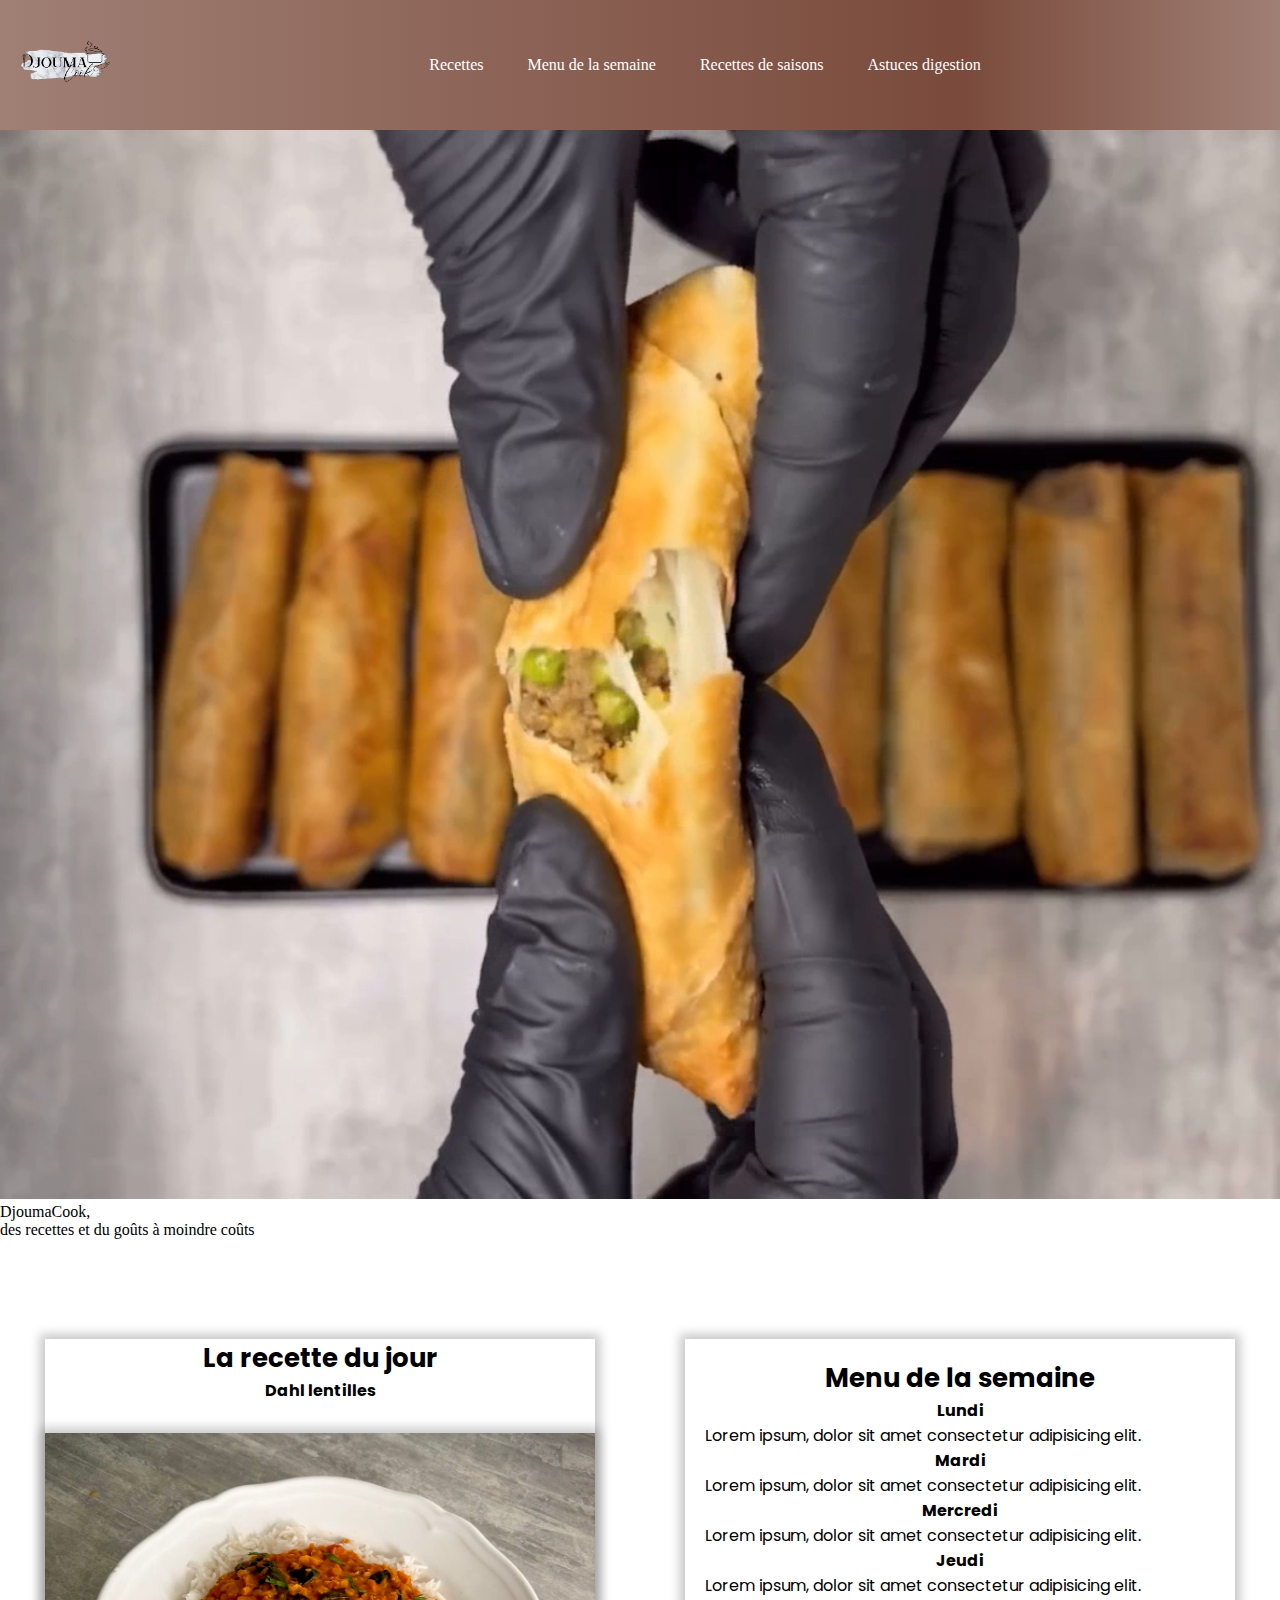
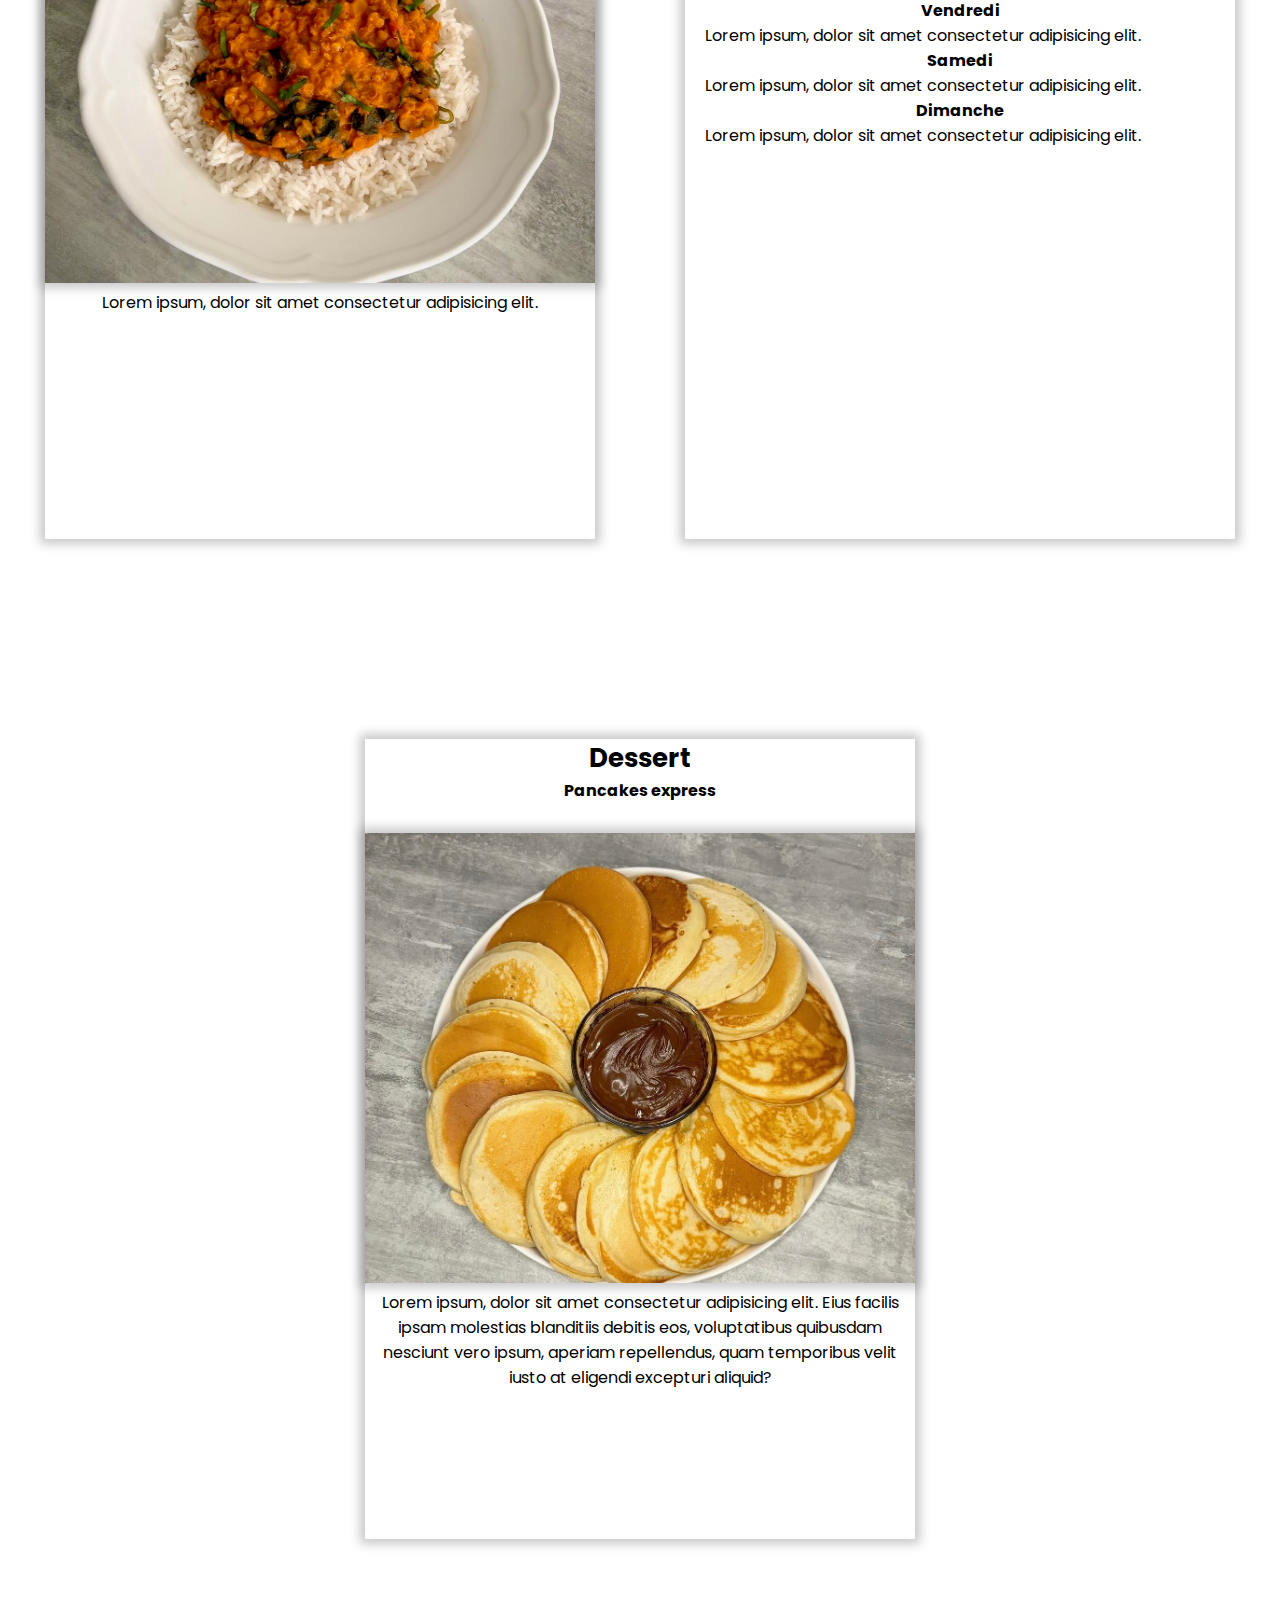
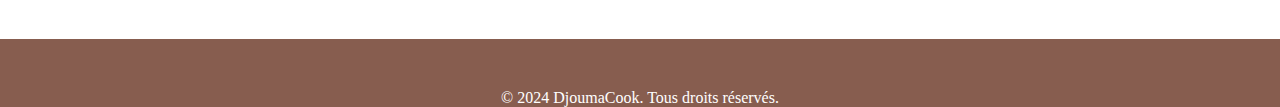
==== index.html @ 51223aae "yes" ====
<!DOCTYPE html>
<html lang="fr">
  <head>
    <meta charset="UTF-8" />
    <meta name="viewport" content="width=device-width, initial-scale=1.0" />
    <title>DjoumaCook</title>
    <link rel="stylesheet" href="assets/css/style.css">
    <link rel="stylesheet" href="assets/css/index.css" />
    <link rel="shortcut icon" href="assets/img/logogood.png" />
    <script src="assets/js/main.js" defer></script>
  </head>
  <body>
    <header>
      <img class="logo" src="assets/img/logo.png" alt="logo" />
      
      <nav id="nav">
        <a href="">Recettes</a>
        <a href="">Menu de la semaine</a>
        <a href="">Recettes de saisons</a>
        <a href="">Astuces digestion</a>
      </nav>
      <div class="burger" id="burger">
        <img src="assets/img/burger (2).png" alt="menuburger">
    </div>
    </header>

    <main>
      <video class="video"
        src="assets/videos/videoaccueil.mp4"
        autoplay
        muted
        loop
      width="100%"
      ></video>
      <p>
        DjoumaCook,<br />
        des recettes et du goûts à moindre coûts
      </p>
      <section id="centre">
        <div class="idea">
          <h1>La recette du jour</h1>
          <h2>Dahl lentilles</h2>
          <img src="assets/img/dahl.jpg" alt="" />
          <p>Lorem ipsum, dolor sit amet consectetur adipisicing elit.</p>
        </div>

        <div class="menu">
          <h1>Menu de la semaine</h1>
          <h2>Lundi</h2>
          <p>Lorem ipsum, dolor sit amet consectetur adipisicing elit.</p>
          <h2>Mardi</h2>
          <p>Lorem ipsum, dolor sit amet consectetur adipisicing elit.</p>
          <h2>Mercredi</h2>
          <p>Lorem ipsum, dolor sit amet consectetur adipisicing elit.</p>

          <h2>Jeudi</h2>
          <p>Lorem ipsum, dolor sit amet consectetur adipisicing elit.</p>

          <h2>Vendredi</h2>
          <p>Lorem ipsum, dolor sit amet consectetur adipisicing elit.</p>

          <h2>Samedi</h2>
          <p>Lorem ipsum, dolor sit amet consectetur adipisicing elit.</p>
          <h2>Dimanche</h2>
          <p>Lorem ipsum, dolor sit amet consectetur adipisicing elit.</p>
          <!-- <img src="assets/img/menue.jpg" alt=""> -->
        </div>

        <div class="idea">
          <h1>Dessert</h1>
          <h2>Pancakes express</h2>
          <img src="assets/img/pancakes.jpg" alt="" />
          <p>
            Lorem ipsum, dolor sit amet consectetur adipisicing elit. Eius
            facilis ipsam molestias blanditiis debitis eos, voluptatibus
            quibusdam nesciunt vero ipsum, aperiam repellendus, quam temporibus
            velit iusto at eligendi excepturi aliquid?
          </p>
        </div>
      </section>
    </main>
    <footer>
      <p>© 2024 DjoumaCook. Tous droits réservés.</p>
    </footer>
  </body>
</html>
---- assets/css/style.css ----
@import url("https://fonts.googleapis.com/css2?family=Poppins:wght@100;400&display=swap");

* {
  margin: 0;
  padding: 0;
  box-sizing: border-box;
}
body{
  overflow-x: hidden;
  position: relative;
}

a {
  padding: 20px;
  text-decoration: none;
  color: #fff;
}

header {
  background: rgba(119, 71, 56, 0.986);
  background: linear-gradient(90deg, rgba(119, 71, 56, 0) 0%, rgba(119,71,56,0.9391304347826087) 75%, rgba(255,0,63,0) 100%, rgba(154, 91, 72, 0.884) 100%); 
  transition:background-color 0.3s ease; 
  display: flex;
  align-items: center;
  min-height: 80px;
}

header p {
  font-family: "Poppins", sans-serif;
  font-weight: 395;
  font-size: 30px;
  font-style: italic;
  position: absolute;
  top: 50%;
  left: 50%;
  transform: translate(-50%, -50%);
}
header.visible {
  background-color:#774738b2 ; 
}
.logo {
  width: 130px;
  height: 130px;
}

nav {
  margin: auto;

}

nav a:hover {
  background-color: #d6bba7;
}

main {
  display: block;
  justify-content: center;
  align-items: center;
}


 
/* .burger {
  transition: 0.3s;
} */
---- assets/css/index.css ----
#centre {
  display: flex;
  flex-wrap: wrap;
  font-family: "Poppins", sans-serif;
  font-weight: 400;
  font-size: 16px;
  font-style: normal;
}

.idea {
  margin: 100px auto;
  border: 0px solid #333;
  box-shadow: 0 0 10px 5px rgba(0, 0, 0, 0.219);
  /* padding: 20px; */
  width: 550px;
  height: 800px;
  font-family: "Poppins", sans-serif;
  font-weight: 400;
  text-align: center;
}

.idea h1 {
  font-size: 26px;
}

.idea h2 {
  font-size: 16px;
}

.idea img {
  height: 450px;
  width: 100%;
  object-fit: cover;
  margin-top: 30px;
  border: 0 solid #333;
  box-shadow: 0 0 10px 5px rgba(0, 0, 0, 0.219);
  /* padding: 20px; */
}

.menu {
  margin: 100px auto;
  border: 0px solid #333;
  box-shadow: 0 0 10px 5px rgba(0, 0, 0, 0.219);
  padding: 20px;
  width: 550px;
  height: 800px;
  font-family: "Poppins", sans-serif;
  font-weight: 400;
}

.menu p {
  font-size: 16px;
  font-style: normal;
}

.menu h1 {
  text-align: center;
  font-size: 26px;
}

.menu h2 {
  text-align: center;
  font-size: 16px;
}

.burger {
  display: none;
  cursor: pointer;
}

@media screen and (max-width: 768px) {
  header {
    padding: 10px;
    display: flex;
    justify-content: space-between;
    align-items: center;
  }

  nav {
    display: none; 
    flex-direction: column;
    align-items: center;
    width: 100%;
  }

  nav.active{
    display: block;
    left: 0;
  }
  .burger {
    display: block;
  }

  #nav{
    flex-direction: column;
    align-items: end;
    width: 40%;
  left: 25;
    background-color: #b8a9a9; 
    padding: 20px 0;
  }
  #nav.active{
    display: flex;
align-items: flex-end; 
margin-right: 5px;
margin-top: 0px;

}
}

footer {
  background-color: #774738e1;
  color: #fff;
  padding-top: 50px;
  text-align: center;
  position: absolute;
  width: 100%;
}
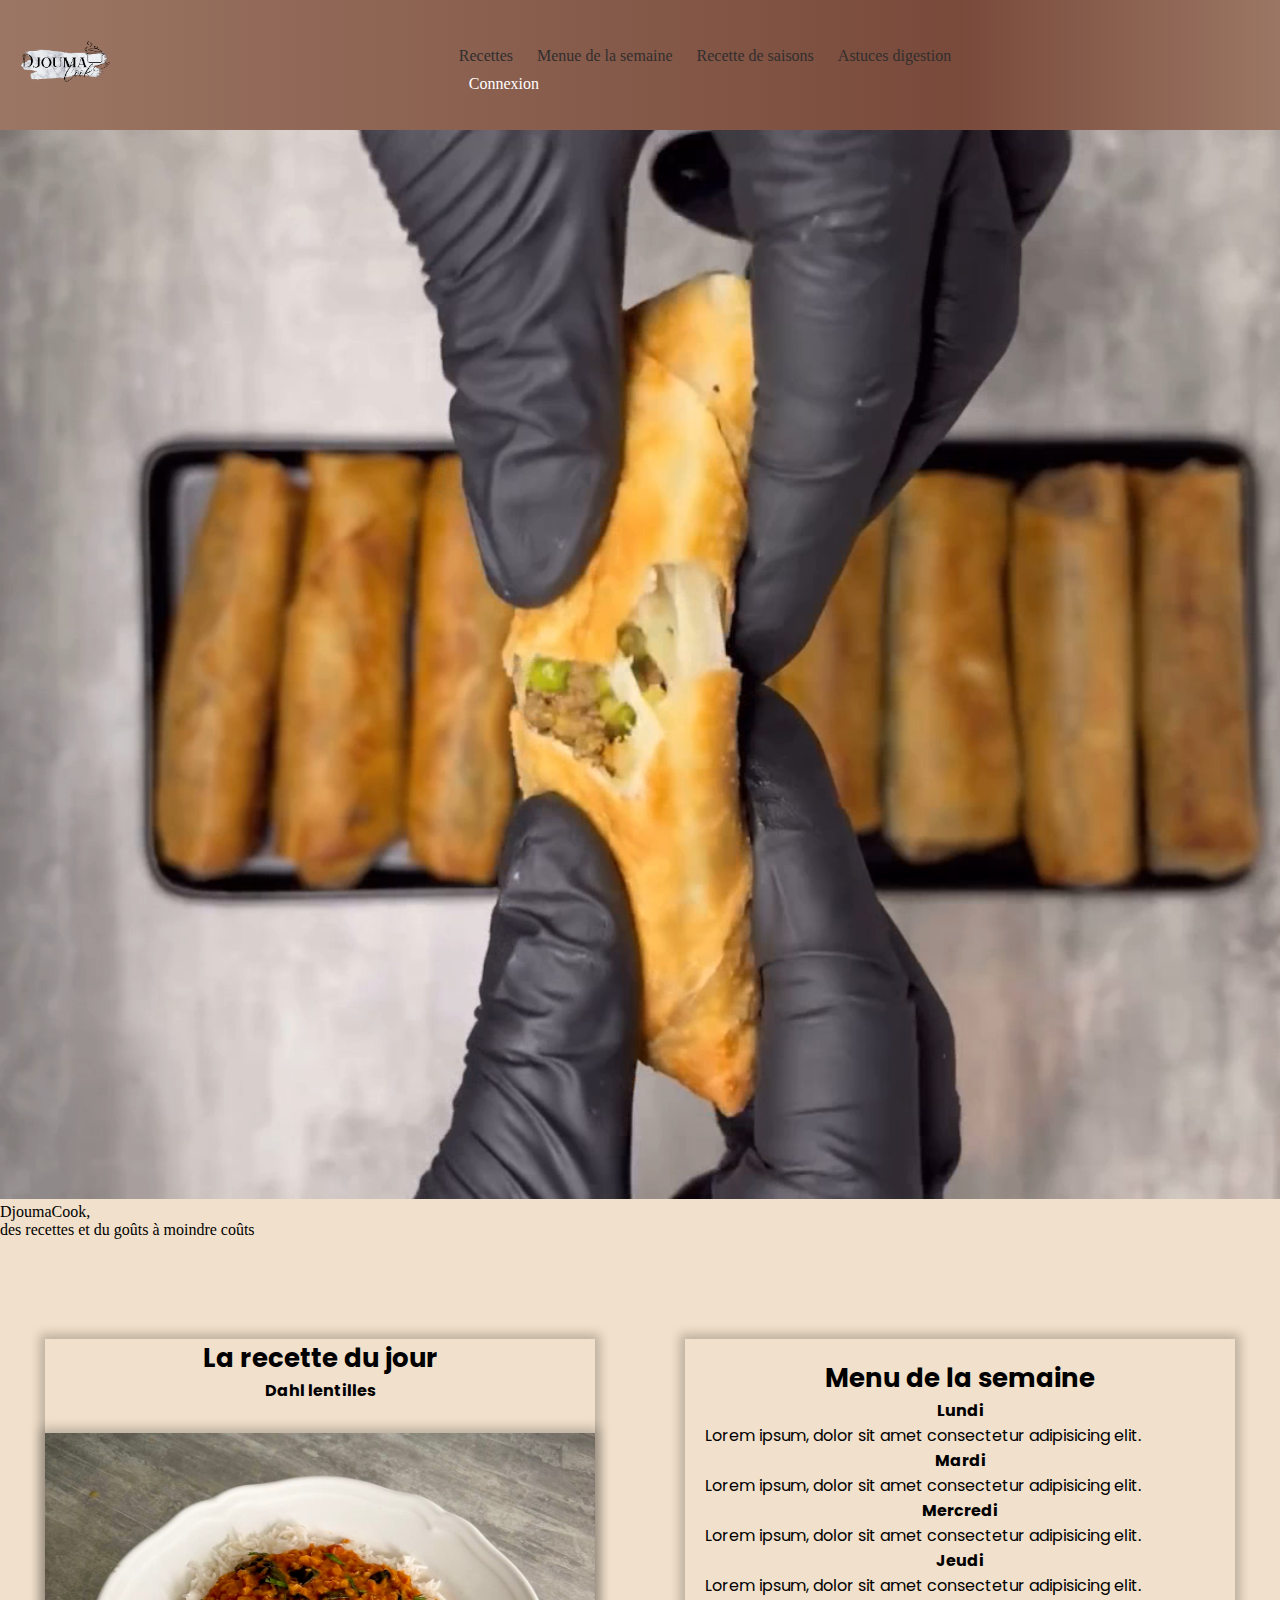
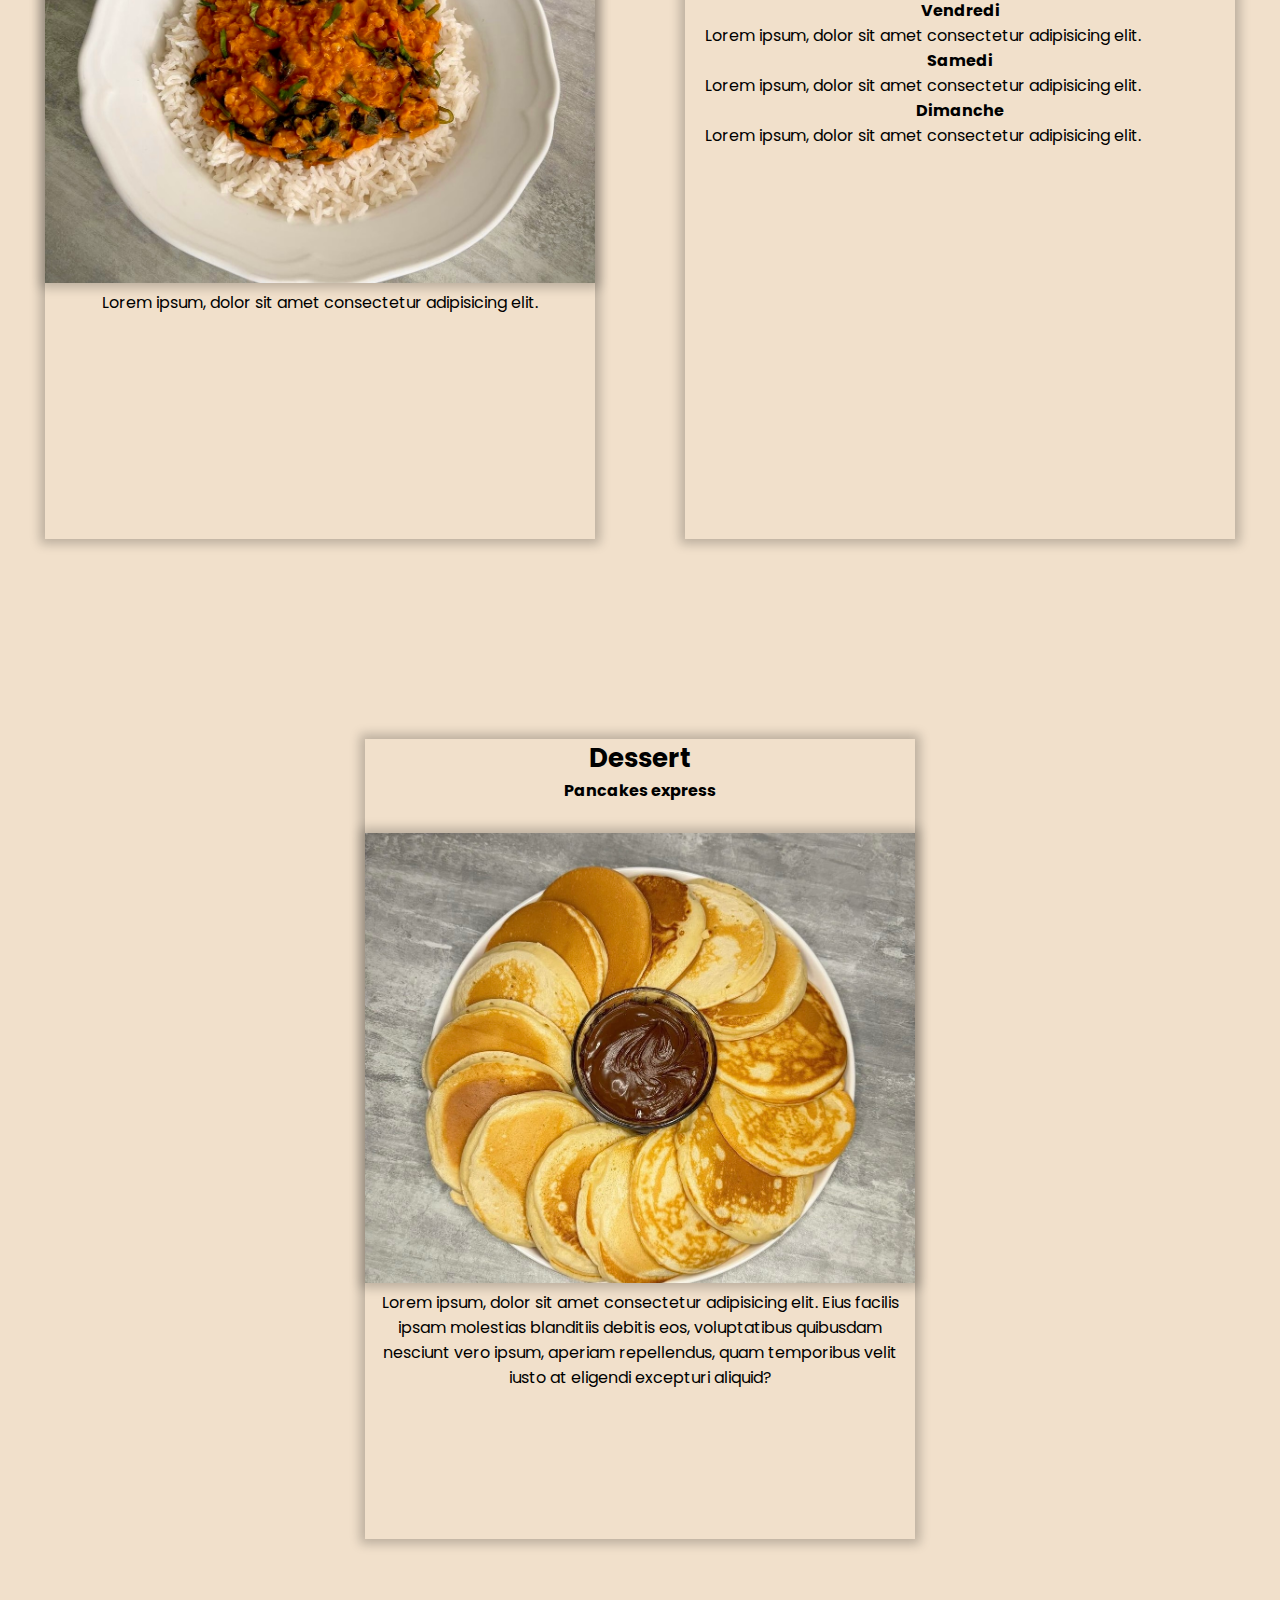
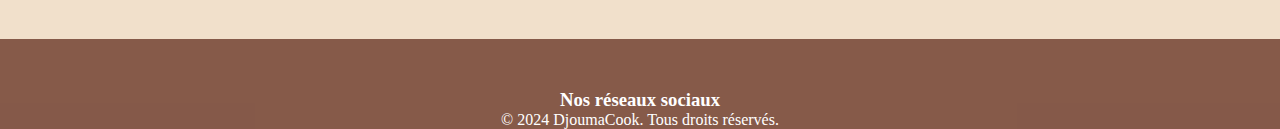
==== commit 0fff46f9: "home" ====
--- a/index.html
+++ b/index.html
@@ -4,7 +4,7 @@
     <meta charset="UTF-8" />
     <meta name="viewport" content="width=device-width, initial-scale=1.0" />
     <title>DjoumaCook</title>
-    <link rel="stylesheet" href="assets/css/style.css">
+    <link rel="stylesheet" href="assets/css/style.css" />
     <link rel="stylesheet" href="assets/css/index.css" />
     <link rel="shortcut icon" href="assets/img/logogood.png" />
     <script src="assets/js/main.js" defer></script>
@@ -12,25 +12,65 @@
   <body>
     <header>
       <img class="logo" src="assets/img/logo.png" alt="logo" />
-      
+
       <nav id="nav">
-        <a href="">Recettes</a>
-        <a href="">Menu de la semaine</a>
-        <a href="">Recettes de saisons</a>
-        <a href="">Astuces digestion</a>
+        <ul>
+          <li>
+            <a href="">Recettes</a>
+            <ul>
+              <li><a href="#">Entrées</a></li>
+              <li><a href="#">Plats</a></li>
+              <li><a href="#">Desserts</a></li>
+              <li><a href="#">Rafraîchissements</a></li>
+              <li><a href="#">Recettes sans cuissons</a></li>
+            </ul>
+          </li>
+          <li>
+            <a href="">Menue de la semaine</a>
+            <ul>
+              <li><a href="#">Lundi</a></li>
+              <li><a href="#">Mardi</a></li>
+              <li><a href="#">Mercredi</a></li>
+              <li><a href="#">Jeudi</a></li>
+              <li><a href="#">Vendredi</a></li>
+              <li><a href="#">Samedi</a></li>
+              <li><a href="#">Dimanche</a></li>
+            </ul>
+          </li>
+
+          <li>
+            <a href="">Recette de saisons</a>
+            <ul>
+              <li><a href="#">Printemps</a></li>
+              <li><a href="#">Été</a></li>
+              <li><a href="#">Automne</a></li>
+              <li><a href="#">Hiver</a></li>
+            </ul>
+          </li>
+          <li>
+            <a href="">Astuces digestion</a>
+            <ul>
+              <li><a href="#">Aliments digestes</a></li>
+              <li><a href="#">Recettes légères</a></li>
+              <li><a href="#">Conseils santé</a></li>
+            </ul>
+          </li>
+        </ul>
+        <a href="view/login.html">Connexion</a>
       </nav>
       <div class="burger" id="burger">
-        <img src="assets/img/burger (2).png" alt="menuburger">
-    </div>
+        <img src="assets/img/burger (2).png" alt="menuburger" />
+      </div>
     </header>
 
     <main>
-      <video class="video"
+      <video
+        class="video"
         src="assets/videos/videoaccueil.mp4"
         autoplay
         muted
         loop
-      width="100%"
+        width="100%"
       ></video>
       <p>
         DjoumaCook,<br />
@@ -80,6 +120,10 @@
       </section>
     </main>
     <footer>
+      <div class="social">
+        <h3>Nos réseaux sociaux</h3>
+        <p></p>
+      </div>
       <p>© 2024 DjoumaCook. Tous droits réservés.</p>
     </footer>
   </body>
--- a/assets/css/style.css
+++ b/assets/css/style.css
@@ -8,6 +8,7 @@
 body{
   overflow-x: hidden;
   position: relative;
+  background-color: rgba(222, 184, 135, 0.437);
 }
 
 a {
--- a/assets/css/index.css
+++ b/assets/css/index.css
@@ -109,6 +109,46 @@
 }
 }
 
+
+#nav ul {
+  list-style-type: none;
+  padding: 0;
+}
+
+#nav ul li {
+  position: relative;
+  display: inline-block;
+}
+
+/* Sous-menus */
+#nav ul ul {
+  display: none;
+  position: absolute;
+  background-color: #f9f9f9; /* Couleur de fond beige clair */
+  padding: 10px;
+  border-radius: 0 0 5px 5px;
+}
+
+#nav ul ul li {
+  display: block;
+}
+
+#nav ul li:hover > ul {
+  display: block;
+}
+
+
+#nav ul li a {
+  display: block;
+  padding: 10px;
+  text-decoration: none;
+  color: rgb(50, 46, 46);
+}
+
+#nav ul li a:hover {
+  background-color: #d1a682;
+}
+
 footer {
   background-color: #774738e1;
   color: #fff;
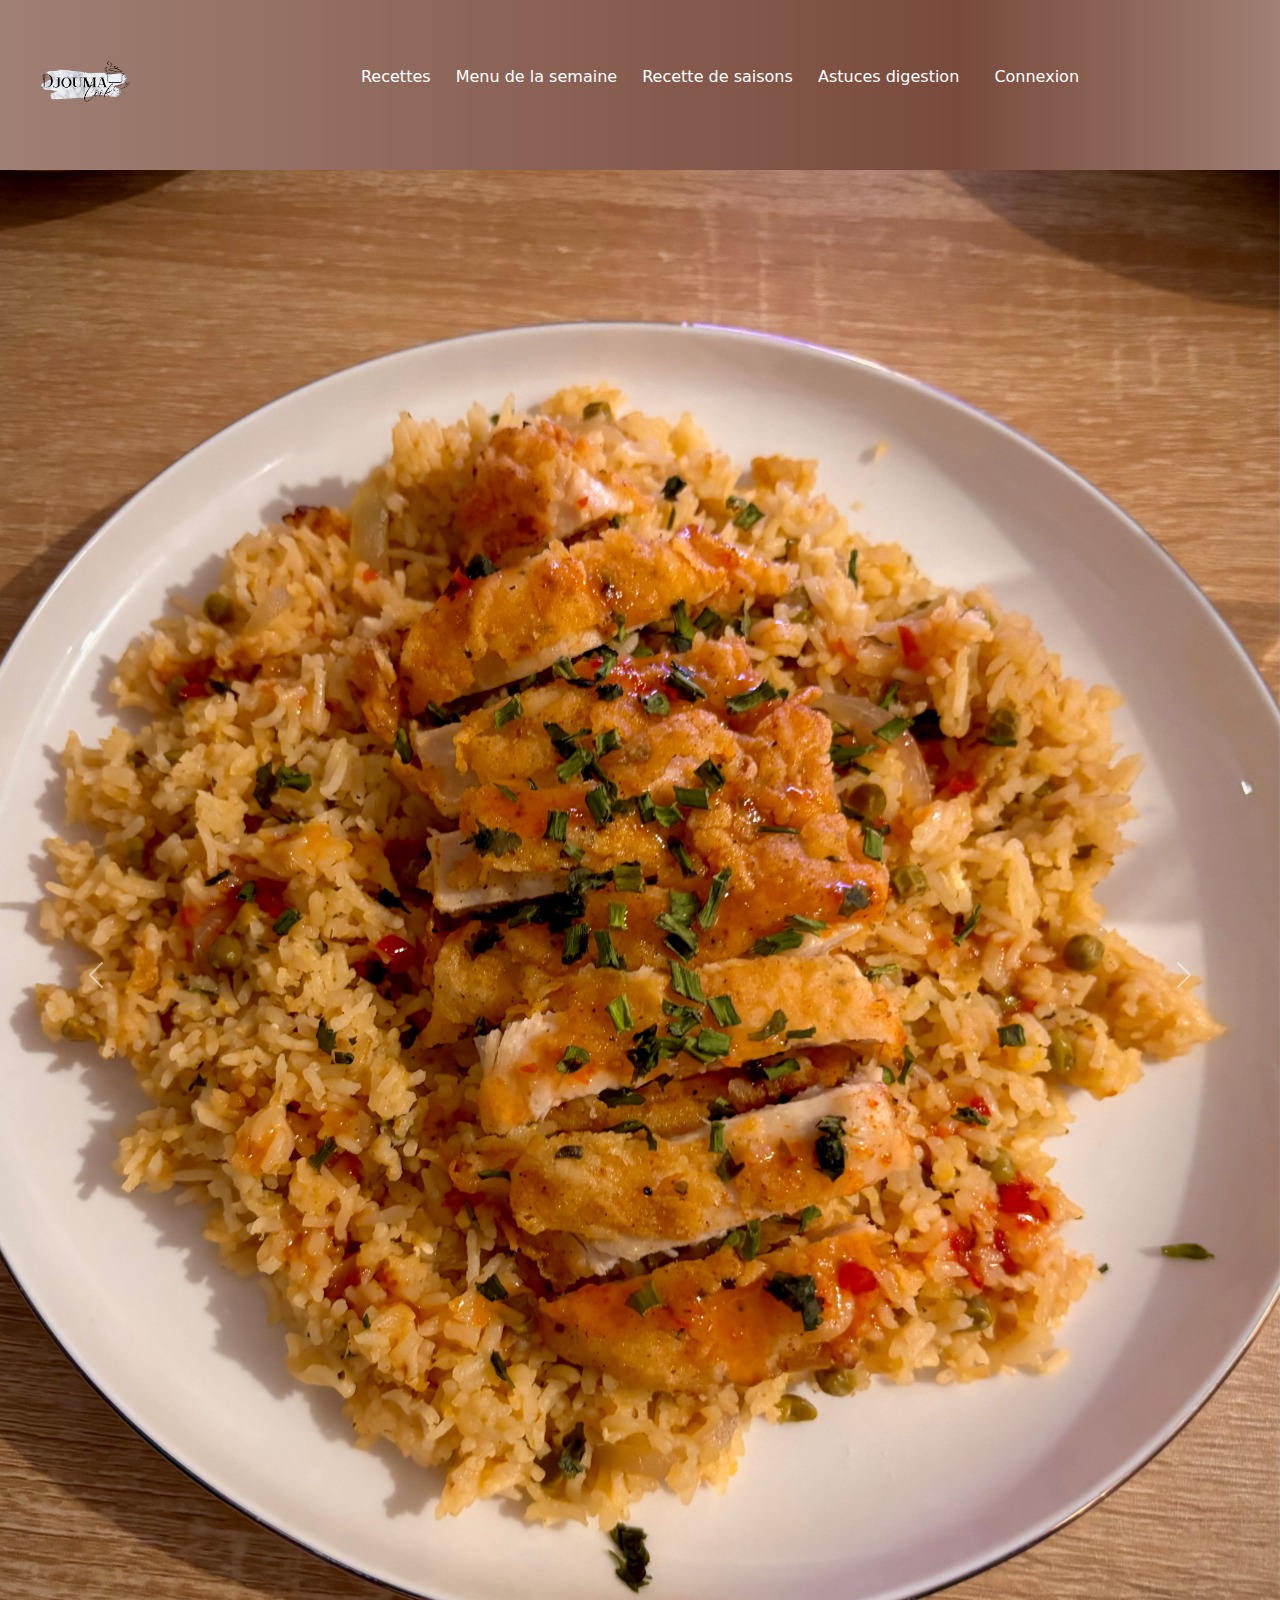
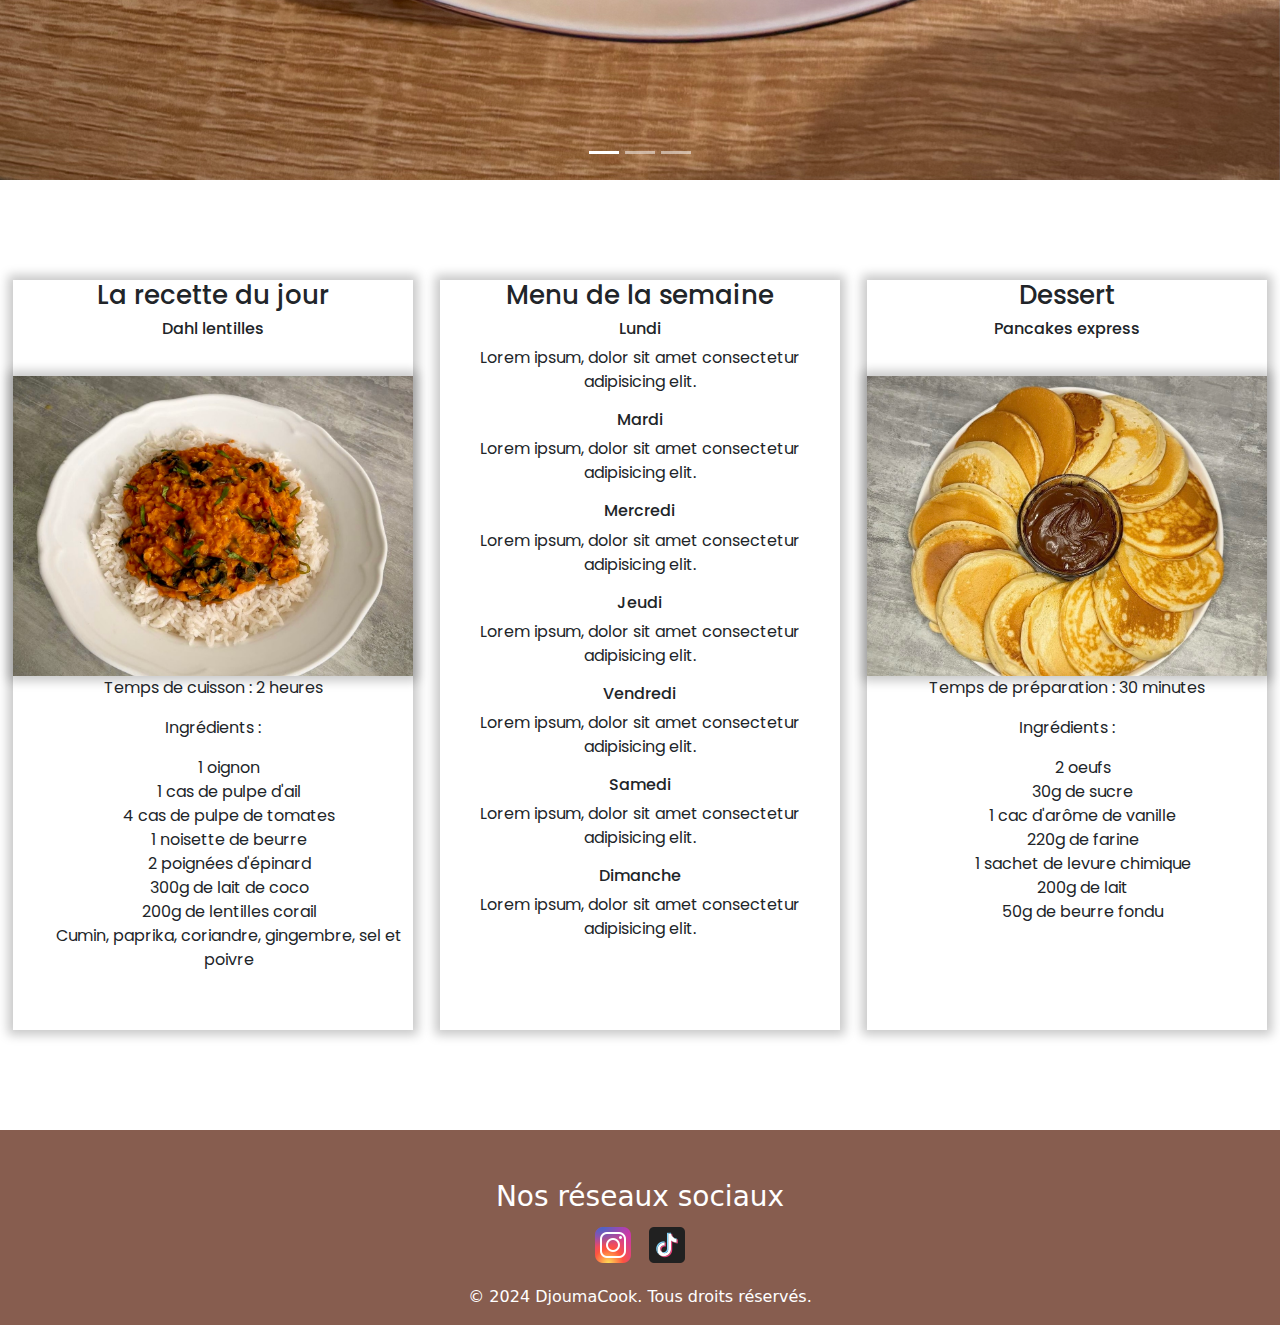
==== commit fa99272c: "jeudi" ====
--- a/index.html
+++ b/index.html
@@ -4,6 +4,8 @@
     <meta charset="UTF-8" />
     <meta name="viewport" content="width=device-width, initial-scale=1.0" />
     <title>DjoumaCook</title>
+    <link href="https://cdn.jsdelivr.net/npm/bootstrap@5.3.3/dist/css/bootstrap.min.css" rel="stylesheet" integrity="sha384-QWTKZyjpPEjISv5WaRU9OFeRpok6YctnYmDr5pNlyT2bRjXh0JMhjY6hW+ALEwIH" crossorigin="anonymous">
+    <script src="https://cdn.jsdelivr.net/npm/bootstrap@5.3.3/dist/js/bootstrap.bundle.min.js" integrity="sha384-YvpcrYf0tY3lHB60NNkmXc5s9fDVZLESaAA55NDzOxhy9GkcIdslK1eN7N6jIeHz" crossorigin="anonymous"></script>
     <link rel="stylesheet" href="assets/css/style.css" />
     <link rel="stylesheet" href="assets/css/index.css" />
     <link rel="shortcut icon" href="assets/img/logogood.png" />
@@ -11,7 +13,7 @@
   </head>
   <body>
     <header>
-      <img class="logo" src="assets/img/logo.png" alt="logo" />
+     <a href="index.html"><img class="logo" src="assets/img/logo.png" alt="logo" /></a> 
 
       <nav id="nav">
         <ul>
@@ -26,25 +28,23 @@
             </ul>
           </li>
           <li>
-            <a href="">Menue de la semaine</a>
-            <ul>
-              <li><a href="#">Lundi</a></li>
-              <li><a href="#">Mardi</a></li>
-              <li><a href="#">Mercredi</a></li>
-              <li><a href="#">Jeudi</a></li>
-              <li><a href="#">Vendredi</a></li>
-              <li><a href="#">Samedi</a></li>
-              <li><a href="#">Dimanche</a></li>
+            <a href="">Menu de la semaine</a>
+            <ul>
+              <li><a href="#">Veggie</a></li>
+              <li><a href="#">Familiale</a></li>
+              <li><a href="#">Cuisine du monde</a></li>
+              <li><a href="#">-10E</a></li>
+              <li><a href="#">Healthy</a></li>
             </ul>
           </li>
 
           <li>
             <a href="">Recette de saisons</a>
             <ul>
-              <li><a href="#">Printemps</a></li>
-              <li><a href="#">Été</a></li>
-              <li><a href="#">Automne</a></li>
-              <li><a href="#">Hiver</a></li>
+              <li><a href="#">Des fleurs et du soleil</a></li>
+              <li><a href="#">Fraîcheur d'été</a></li>
+              <li><a href="#">Citrouille et potiron</a></li>
+              <li><a href="#">Plats réconfortants</a></li>
             </ul>
           </li>
           <li>
@@ -55,8 +55,8 @@
               <li><a href="#">Conseils santé</a></li>
             </ul>
           </li>
+          <a href="view/login.html">Connexion</a>
         </ul>
-        <a href="view/login.html">Connexion</a>
       </nav>
       <div class="burger" id="burger">
         <img src="assets/img/burger (2).png" alt="menuburger" />
@@ -64,27 +64,92 @@
     </header>
 
     <main>
-      <video
+
+      <div id="carouselExampleIndicators" class="carousel slide">
+        <div class="carousel-indicators">
+          <button type="button" data-bs-target="#carouselExampleIndicators" data-bs-slide-to="0" class="active" aria-current="true" aria-label="Slide 1"></button>
+          <button type="button" data-bs-target="#carouselExampleIndicators" data-bs-slide-to="1" aria-label="Slide 2"></button>
+          <button type="button" data-bs-target="#carouselExampleIndicators" data-bs-slide-to="2" aria-label="Slide 3"></button>
+        </div>
+        <div class="carousel-inner">
+          <div class="carousel-item active">
+            <img src="assets/img/menue.jpg" class="d-block w-100" alt="...">
+          </div>
+          <div class="carousel-item">
+            <img src="assets/img/dahl.jpg" class="d-block w-100" alt="...">
+          </div>
+          <div class="carousel-item">
+            <img src="assets/img/pancakes.jpg" class="d-block w-100" alt="...">
+          </div>
+        </div>
+        <button class="carousel-control-prev" type="button" data-bs-target="#carouselExampleIndicators" data-bs-slide="prev">
+          <span class="carousel-control-prev-icon" aria-hidden="true"></span>
+          <span class="visually-hidden">Previous</span>
+        </button>
+        <button class="carousel-control-next" type="button" data-bs-target="#carouselExampleIndicators" data-bs-slide="next">
+          <span class="carousel-control-next-icon" aria-hidden="true"></span>
+          <span class="visually-hidden">Next</span>
+        </button>
+      </div>
+    
+
+
+
+
+
+
+
+
+
+
+
+
+
+
+
+
+
+
+
+
+
+
+
+
+
+
+
+
+
+
+      <!-- <video
         class="video"
         src="assets/videos/videoaccueil.mp4"
         autoplay
         muted
         loop
         width="100%"
-      ></video>
-      <p>
-        DjoumaCook,<br />
-        des recettes et du goûts à moindre coûts
-      </p>
+      ></video> -->
       <section id="centre">
         <div class="idea">
           <h1>La recette du jour</h1>
           <h2>Dahl lentilles</h2>
           <img src="assets/img/dahl.jpg" alt="" />
-          <p>Lorem ipsum, dolor sit amet consectetur adipisicing elit.</p>
-        </div>
-
-        <div class="menu">
+          <p>Temps de cuisson : 2 heures</p>
+          <p> Ingrédients :</p>
+          <ul class="ingr">
+            <li>1 oignon</li>
+            <li>1 cas de pulpe d'ail</li>
+            <li>4 cas de pulpe de tomates</li>
+            <li>1 noisette de beurre</li>
+            <li>2 poignées d'épinard</li>
+            <li>300g de lait de coco</li>
+            <li>200g de lentilles corail</li>
+            <li>Cumin, paprika, coriandre, gingembre, sel et poivre</li>
+          </ul>
+        </div>
+
+        <div class="idea">
           <h1>Menu de la semaine</h1>
           <h2>Lundi</h2>
           <p>Lorem ipsum, dolor sit amet consectetur adipisicing elit.</p>
@@ -103,7 +168,6 @@
           <p>Lorem ipsum, dolor sit amet consectetur adipisicing elit.</p>
           <h2>Dimanche</h2>
           <p>Lorem ipsum, dolor sit amet consectetur adipisicing elit.</p>
-          <!-- <img src="assets/img/menue.jpg" alt=""> -->
         </div>
 
         <div class="idea">
@@ -111,17 +175,26 @@
           <h2>Pancakes express</h2>
           <img src="assets/img/pancakes.jpg" alt="" />
           <p>
-            Lorem ipsum, dolor sit amet consectetur adipisicing elit. Eius
-            facilis ipsam molestias blanditiis debitis eos, voluptatibus
-            quibusdam nesciunt vero ipsum, aperiam repellendus, quam temporibus
-            velit iusto at eligendi excepturi aliquid?
+            Temps de préparation : 30 minutes
           </p>
+          <p>Ingrédients :</p>
+          <ul class="ingr">
+            <li>2 oeufs</li>
+            <li>30g de sucre</li>
+            <li>1 cac d'arôme de vanille</li>
+            <li>220g de farine</li>
+            <li>1 sachet de levure chimique</li>
+            <li>200g de lait</li>
+            <li>50g de beurre fondu</li>
+          </ul>
         </div>
       </section>
     </main>
     <footer>
       <div class="social">
         <h3>Nos réseaux sociaux</h3>
+        <img src="assets/img/insta.png" alt="">
+        <img src="assets/img/tiktok.png" alt="">
         <p></p>
       </div>
       <p>© 2024 DjoumaCook. Tous droits réservés.</p>
--- a/assets/css/style.css
+++ b/assets/css/style.css
@@ -8,7 +8,7 @@
 body{
   overflow-x: hidden;
   position: relative;
-  background-color: rgba(222, 184, 135, 0.437);
+  /* background-color: rgba(222, 184, 135, 0.437); */
 }
 
 a {
@@ -61,8 +61,3 @@
 
 
  
-/* .burger {
-  transition: 0.3s;
-} */
-
- 
--- a/assets/css/index.css
+++ b/assets/css/index.css
@@ -1,4 +1,3 @@
-
 #centre {
   display: flex;
   flex-wrap: wrap;
@@ -12,9 +11,8 @@
   margin: 100px auto;
   border: 0px solid #333;
   box-shadow: 0 0 10px 5px rgba(0, 0, 0, 0.219);
-  /* padding: 20px; */
-  width: 550px;
-  height: 800px;
+  width: 400px;
+  height: 750px;
   font-family: "Poppins", sans-serif;
   font-weight: 400;
   text-align: center;
@@ -29,39 +27,12 @@
 }
 
 .idea img {
-  height: 450px;
+  height: 300px;
   width: 100%;
   object-fit: cover;
   margin-top: 30px;
   border: 0 solid #333;
   box-shadow: 0 0 10px 5px rgba(0, 0, 0, 0.219);
-  /* padding: 20px; */
-}
-
-.menu {
-  margin: 100px auto;
-  border: 0px solid #333;
-  box-shadow: 0 0 10px 5px rgba(0, 0, 0, 0.219);
-  padding: 20px;
-  width: 550px;
-  height: 800px;
-  font-family: "Poppins", sans-serif;
-  font-weight: 400;
-}
-
-.menu p {
-  font-size: 16px;
-  font-style: normal;
-}
-
-.menu h1 {
-  text-align: center;
-  font-size: 26px;
-}
-
-.menu h2 {
-  text-align: center;
-  font-size: 16px;
 }
 
 .burger {
@@ -78,13 +49,13 @@
   }
 
   nav {
-    display: none; 
+    display: none;
     flex-direction: column;
     align-items: center;
     width: 100%;
   }
 
-  nav.active{
+  nav.active {
     display: block;
     left: 0;
   }
@@ -92,23 +63,21 @@
     display: block;
   }
 
-  #nav{
+  #nav {
     flex-direction: column;
     align-items: end;
     width: 40%;
-  left: 25;
-    background-color: #b8a9a9; 
+    left: 25;
+    background-color: #b8a9a9;
     padding: 20px 0;
   }
-  #nav.active{
+  #nav.active {
     display: flex;
-align-items: flex-end; 
-margin-right: 5px;
-margin-top: 0px;
-
+    align-items: flex-end;
+    margin-right: 5px;
+    margin-top: 0px;
+  }
 }
-}
-
 
 #nav ul {
   list-style-type: none;
@@ -120,13 +89,12 @@
   display: inline-block;
 }
 
-/* Sous-menus */
 #nav ul ul {
   display: none;
   position: absolute;
-  background-color: #f9f9f9; /* Couleur de fond beige clair */
+  background-color: #d1a68260;
   padding: 10px;
-  border-radius: 0 0 5px 5px;
+  border-radius: 0 0 10px 10px;
 }
 
 #nav ul ul li {
@@ -137,17 +105,70 @@
   display: block;
 }
 
-
 #nav ul li a {
   display: block;
   padding: 10px;
   text-decoration: none;
-  color: rgb(50, 46, 46);
+  color: rgb(255, 255, 255);
 }
 
 #nav ul li a:hover {
   background-color: #d1a682;
 }
+
+.ingr{
+  list-style: none;
+}
+/* 
+.carousel-inner{
+  width: 900px;
+  height: 850px;
+  margin-top:50px;
+  margin-left: 500px;
+  border: 0px solid black;
+  box-shadow: 0 0 10px 5px rgba(0, 0, 0, 0.219);
+} */
+
+
+
+
+
+
+
+
+
+
+
+
+
+
+
+
+
+
+
+
+
+
+
+
+
+
+
+
+
+
+
+
+
+
+
+
+
+
+
+
+
 
 footer {
   background-color: #774738e1;
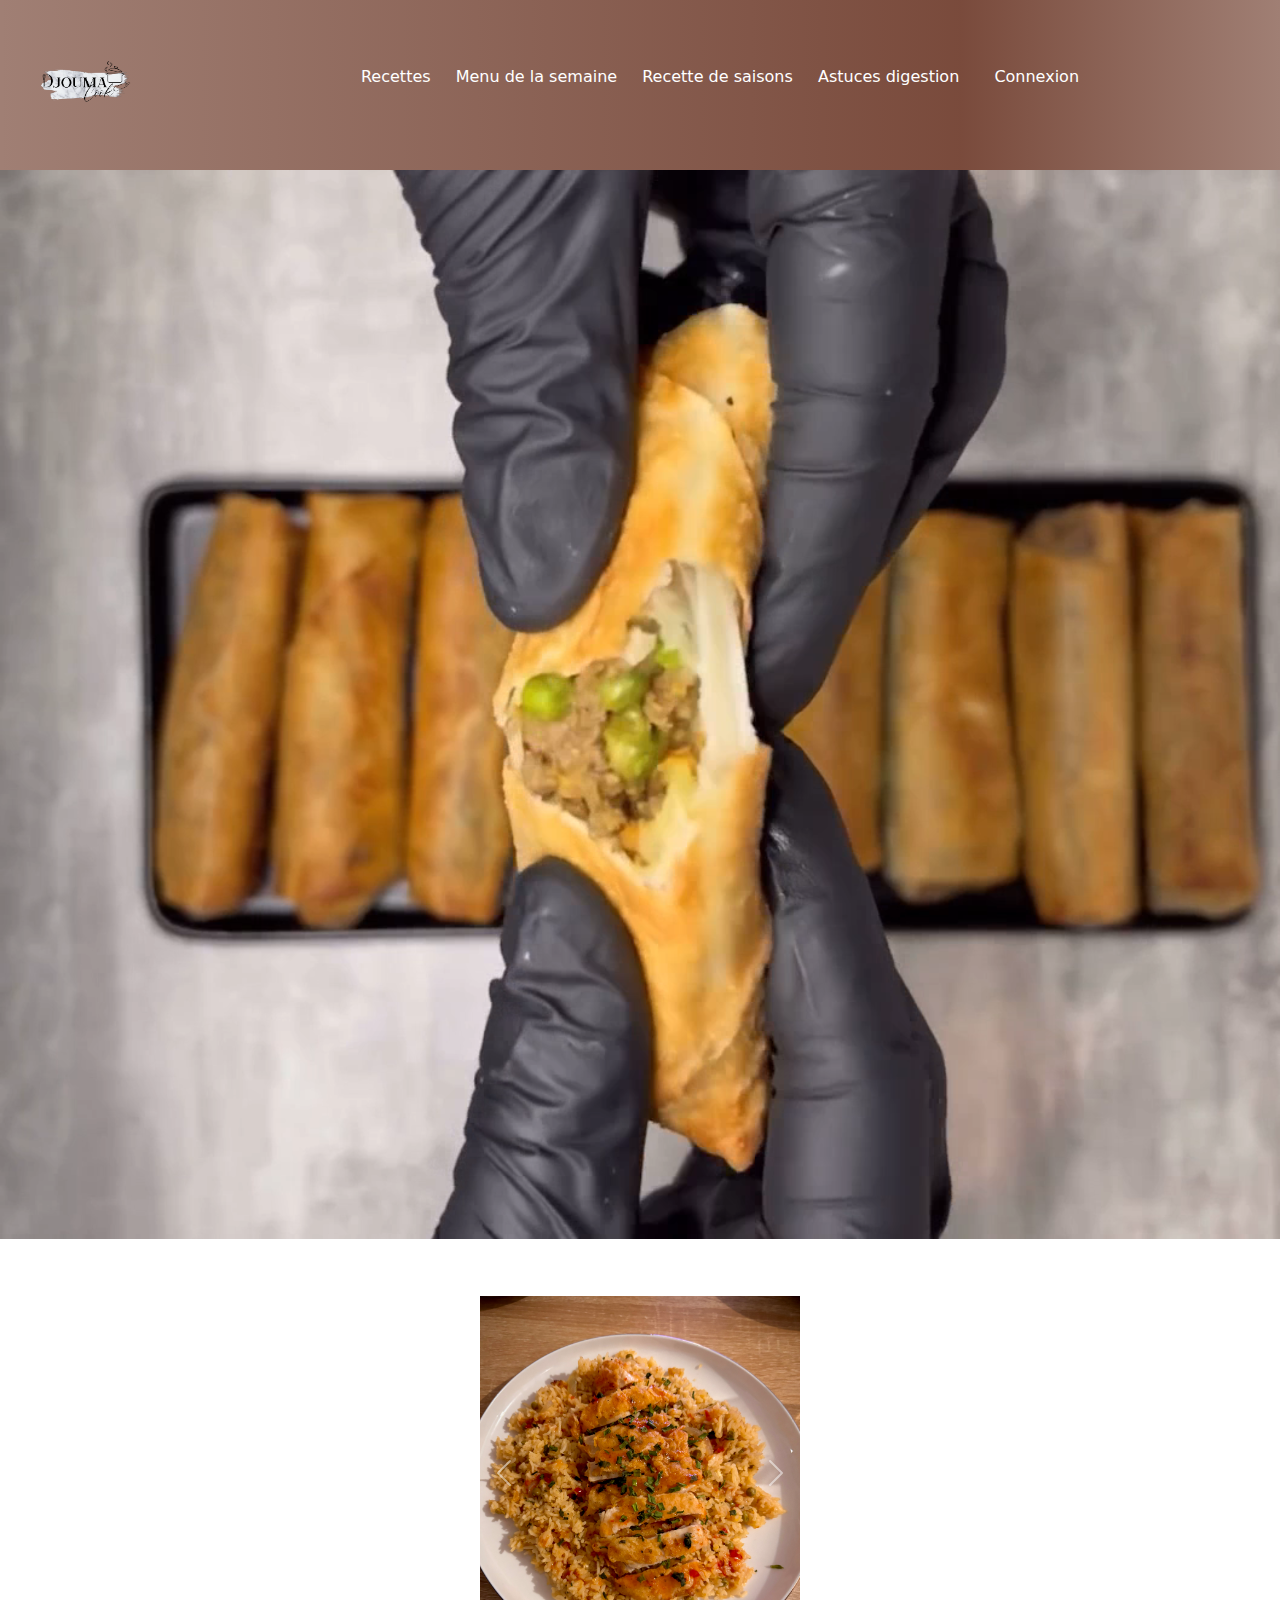
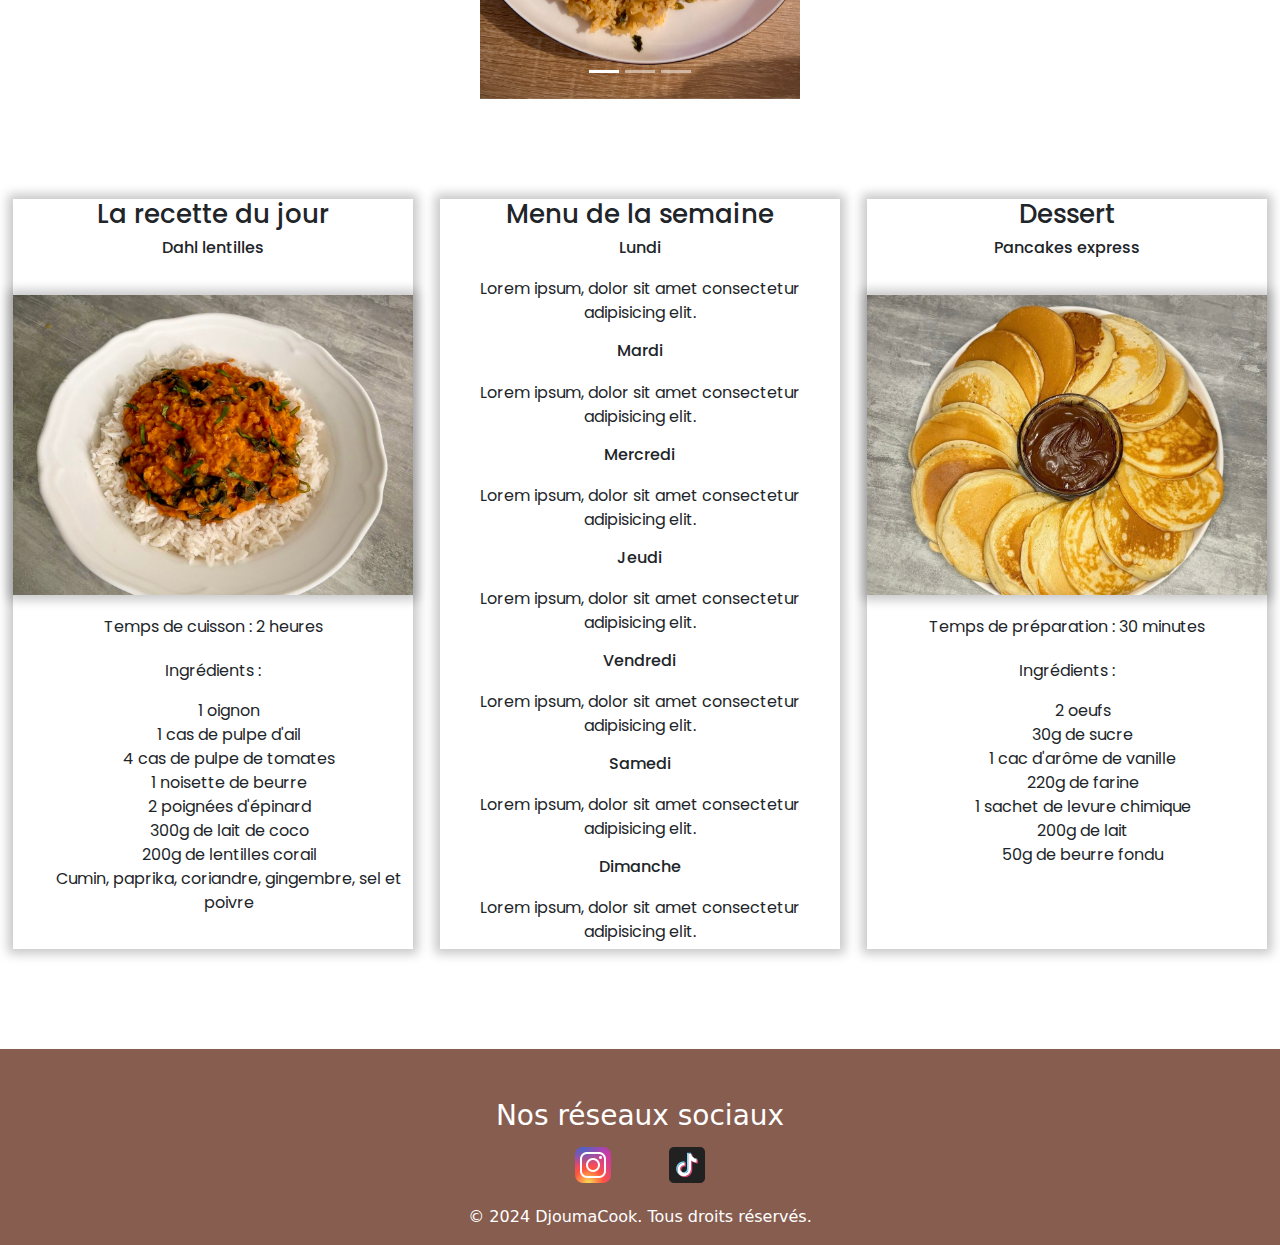
==== commit 87797ef0: "vendredi" ====
--- a/index.html
+++ b/index.html
@@ -4,8 +4,17 @@
     <meta charset="UTF-8" />
     <meta name="viewport" content="width=device-width, initial-scale=1.0" />
     <title>DjoumaCook</title>
-    <link href="https://cdn.jsdelivr.net/npm/bootstrap@5.3.3/dist/css/bootstrap.min.css" rel="stylesheet" integrity="sha384-QWTKZyjpPEjISv5WaRU9OFeRpok6YctnYmDr5pNlyT2bRjXh0JMhjY6hW+ALEwIH" crossorigin="anonymous">
-    <script src="https://cdn.jsdelivr.net/npm/bootstrap@5.3.3/dist/js/bootstrap.bundle.min.js" integrity="sha384-YvpcrYf0tY3lHB60NNkmXc5s9fDVZLESaAA55NDzOxhy9GkcIdslK1eN7N6jIeHz" crossorigin="anonymous"></script>
+    <link
+      href="https://cdn.jsdelivr.net/npm/bootstrap@5.3.3/dist/css/bootstrap.min.css"
+      rel="stylesheet"
+      integrity="sha384-QWTKZyjpPEjISv5WaRU9OFeRpok6YctnYmDr5pNlyT2bRjXh0JMhjY6hW+ALEwIH"
+      crossorigin="anonymous"
+    />
+    <script
+      src="https://cdn.jsdelivr.net/npm/bootstrap@5.3.3/dist/js/bootstrap.bundle.min.js"
+      integrity="sha384-YvpcrYf0tY3lHB60NNkmXc5s9fDVZLESaAA55NDzOxhy9GkcIdslK1eN7N6jIeHz"
+      crossorigin="anonymous"
+    ></script>
     <link rel="stylesheet" href="assets/css/style.css" />
     <link rel="stylesheet" href="assets/css/index.css" />
     <link rel="shortcut icon" href="assets/img/logogood.png" />
@@ -13,7 +22,9 @@
   </head>
   <body>
     <header>
-     <a href="index.html"><img class="logo" src="assets/img/logo.png" alt="logo" /></a> 
+      <a href="index.html"
+        ><img class="logo" src="assets/img/logo.png" alt="logo"
+      /></a>
 
       <nav id="nav">
         <ul>
@@ -23,7 +34,7 @@
               <li><a href="#">Entrées</a></li>
               <li><a href="#">Plats</a></li>
               <li><a href="#">Desserts</a></li>
-              <li><a href="#">Rafraîchissements</a></li>
+              <li><a href="view/refresh.html">Rafraîchissements</a></li>
               <li><a href="#">Recettes sans cuissons</a></li>
             </ul>
           </li>
@@ -62,81 +73,85 @@
         <img src="assets/img/burger (2).png" alt="menuburger" />
       </div>
     </header>
-
+    
     <main>
-
-      <div id="carouselExampleIndicators" class="carousel slide">
-        <div class="carousel-indicators">
-          <button type="button" data-bs-target="#carouselExampleIndicators" data-bs-slide-to="0" class="active" aria-current="true" aria-label="Slide 1"></button>
-          <button type="button" data-bs-target="#carouselExampleIndicators" data-bs-slide-to="1" aria-label="Slide 2"></button>
-          <button type="button" data-bs-target="#carouselExampleIndicators" data-bs-slide-to="2" aria-label="Slide 3"></button>
-        </div>
-        <div class="carousel-inner">
-          <div class="carousel-item active">
-            <img src="assets/img/menue.jpg" class="d-block w-100" alt="...">
+      <video
+      class="video"
+      src="assets/videos/videoaccueil.mp4"
+      autoplay
+      muted
+      loop
+      width="100%"
+      ></video>
+      <div class="delulu">
+        <div id="carouselExampleIndicators" class="carousel slide w-25 m-auto">
+          <div class="carousel-indicators">
+            <button
+              type="button"
+              data-bs-target="#carouselExampleIndicators"
+              data-bs-slide-to="0"
+              class="active"
+              aria-current="true"
+              aria-label="Slide 1"
+            ></button>
+            <button
+              type="button"
+              data-bs-target="#carouselExampleIndicators"
+              data-bs-slide-to="1"
+              aria-label="Slide 2"
+            ></button>
+            <button
+              type="button"
+              data-bs-target="#carouselExampleIndicators"
+              data-bs-slide-to="2"
+              aria-label="Slide 3"
+            ></button>
           </div>
-          <div class="carousel-item">
-            <img src="assets/img/dahl.jpg" class="d-block w-100" alt="...">
+          <div class="carousel-inner">
+            <div class="carousel-item active">
+              <img src="assets/img/menue.jpg" class="d-block w-100" alt="..." />
+            </div>
+            <div class="carousel-item">
+              <img src="assets/img/dahl.jpg" class="d-block w-100" alt="..." />
+            </div>
+            <div class="carousel-item">
+              <img
+                src="assets/img/pancakes.jpg"
+                class="d-block w-100"
+                alt="..."
+              />
+            </div>
           </div>
-          <div class="carousel-item">
-            <img src="assets/img/pancakes.jpg" class="d-block w-100" alt="...">
-          </div>
-        </div>
-        <button class="carousel-control-prev" type="button" data-bs-target="#carouselExampleIndicators" data-bs-slide="prev">
-          <span class="carousel-control-prev-icon" aria-hidden="true"></span>
-          <span class="visually-hidden">Previous</span>
-        </button>
-        <button class="carousel-control-next" type="button" data-bs-target="#carouselExampleIndicators" data-bs-slide="next">
-          <span class="carousel-control-next-icon" aria-hidden="true"></span>
-          <span class="visually-hidden">Next</span>
-        </button>
+          <button
+            class="carousel-control-prev"
+            type="button"
+            data-bs-target="#carouselExampleIndicators"
+            data-bs-slide="prev"
+          >
+            <span class="carousel-control-prev-icon" aria-hidden="true"></span>
+            <span class="visually-hidden">Previous</span>
+          </button>
+          <button
+            class="carousel-control-next"
+            type="button"
+            data-bs-target="#carouselExampleIndicators"
+            data-bs-slide="next"
+          >
+            <span class="carousel-control-next-icon" aria-hidden="true"></span>
+            <span class="visually-hidden">Next</span>
+          </button>
+        </div>
+<!-- 
+        <h2>Mangez Bougez</h2> -->
       </div>
-    
-
-
-
-
-
-
-
-
-
-
-
-
-
-
-
-
-
-
-
-
-
-
-
-
-
-
-
-
-
-
-      <!-- <video
-        class="video"
-        src="assets/videos/videoaccueil.mp4"
-        autoplay
-        muted
-        loop
-        width="100%"
-      ></video> -->
+
       <section id="centre">
         <div class="idea">
           <h1>La recette du jour</h1>
           <h2>Dahl lentilles</h2>
           <img src="assets/img/dahl.jpg" alt="" />
           <p>Temps de cuisson : 2 heures</p>
-          <p> Ingrédients :</p>
+          <p>Ingrédients :</p>
           <ul class="ingr">
             <li>1 oignon</li>
             <li>1 cas de pulpe d'ail</li>
@@ -174,9 +189,7 @@
           <h1>Dessert</h1>
           <h2>Pancakes express</h2>
           <img src="assets/img/pancakes.jpg" alt="" />
-          <p>
-            Temps de préparation : 30 minutes
-          </p>
+          <p>Temps de préparation : 30 minutes</p>
           <p>Ingrédients :</p>
           <ul class="ingr">
             <li>2 oeufs</li>
@@ -190,11 +203,12 @@
         </div>
       </section>
     </main>
+    
     <footer>
       <div class="social">
         <h3>Nos réseaux sociaux</h3>
-        <img src="assets/img/insta.png" alt="">
-        <img src="assets/img/tiktok.png" alt="">
+        <a href=""> <img src="assets/img/insta.png" alt="" /> </a>
+        <a href=""> <img src="assets/img/tiktok.png" alt="" /> </a>
         <p></p>
       </div>
       <p>© 2024 DjoumaCook. Tous droits réservés.</p>
--- a/assets/css/style.css
+++ b/assets/css/style.css
@@ -5,7 +5,7 @@
   padding: 0;
   box-sizing: border-box;
 }
-body{
+body {
   overflow-x: hidden;
   position: relative;
   /* background-color: rgba(222, 184, 135, 0.437); */
@@ -19,8 +19,14 @@
 
 header {
   background: rgba(119, 71, 56, 0.986);
-  background: linear-gradient(90deg, rgba(119, 71, 56, 0) 0%, rgba(119,71,56,0.9391304347826087) 75%, rgba(255,0,63,0) 100%, rgba(154, 91, 72, 0.884) 100%); 
-  transition:background-color 0.3s ease; 
+  background: linear-gradient(
+    90deg,
+    rgba(119, 71, 56, 0) 0%,
+    rgba(119, 71, 56, 0.9391304347826087) 75%,
+    rgba(255, 0, 63, 0) 100%,
+    rgba(154, 91, 72, 0.884) 100%
+  );
+  transition: background-color 0.3s ease;
   display: flex;
   align-items: center;
   min-height: 80px;
@@ -37,7 +43,7 @@
   transform: translate(-50%, -50%);
 }
 header.visible {
-  background-color:#774738b2 ; 
+  background-color: #774738b2;
 }
 .logo {
   width: 130px;
@@ -46,7 +52,6 @@
 
 nav {
   margin: auto;
-
 }
 
 nav a:hover {
@@ -58,6 +63,3 @@
   justify-content: center;
   align-items: center;
 }
-
-
- 
--- a/assets/css/index.css
+++ b/assets/css/index.css
@@ -1,4 +1,6 @@
 #centre {
+  position: relative;
+  z-index: 1;
   display: flex;
   flex-wrap: wrap;
   font-family: "Poppins", sans-serif;
@@ -35,6 +37,9 @@
   box-shadow: 0 0 10px 5px rgba(0, 0, 0, 0.219);
 }
 
+.idea p{
+  margin-top: 20px;
+}
 .burger {
   display: none;
   cursor: pointer;
@@ -95,6 +100,7 @@
   background-color: #d1a68260;
   padding: 10px;
   border-radius: 0 0 10px 10px;
+  z-index: 2;
 }
 
 #nav ul ul li {
@@ -116,60 +122,17 @@
   background-color: #d1a682;
 }
 
-.ingr{
+.carousel-inner{
+  margin-top: 50px;
+ 
+}
+
+.ingr {
   list-style: none;
 }
-/* 
-.carousel-inner{
-  width: 900px;
-  height: 850px;
-  margin-top:50px;
-  margin-left: 500px;
-  border: 0px solid black;
-  box-shadow: 0 0 10px 5px rgba(0, 0, 0, 0.219);
-} */
-
-
-
-
-
-
-
-
-
-
-
-
-
-
-
-
-
-
-
-
-
-
-
-
-
-
-
-
-
-
-
-
-
-
-
-
-
-
-
-
-
-
+.delulu{
+  display: flex;
+}
 footer {
   background-color: #774738e1;
   color: #fff;
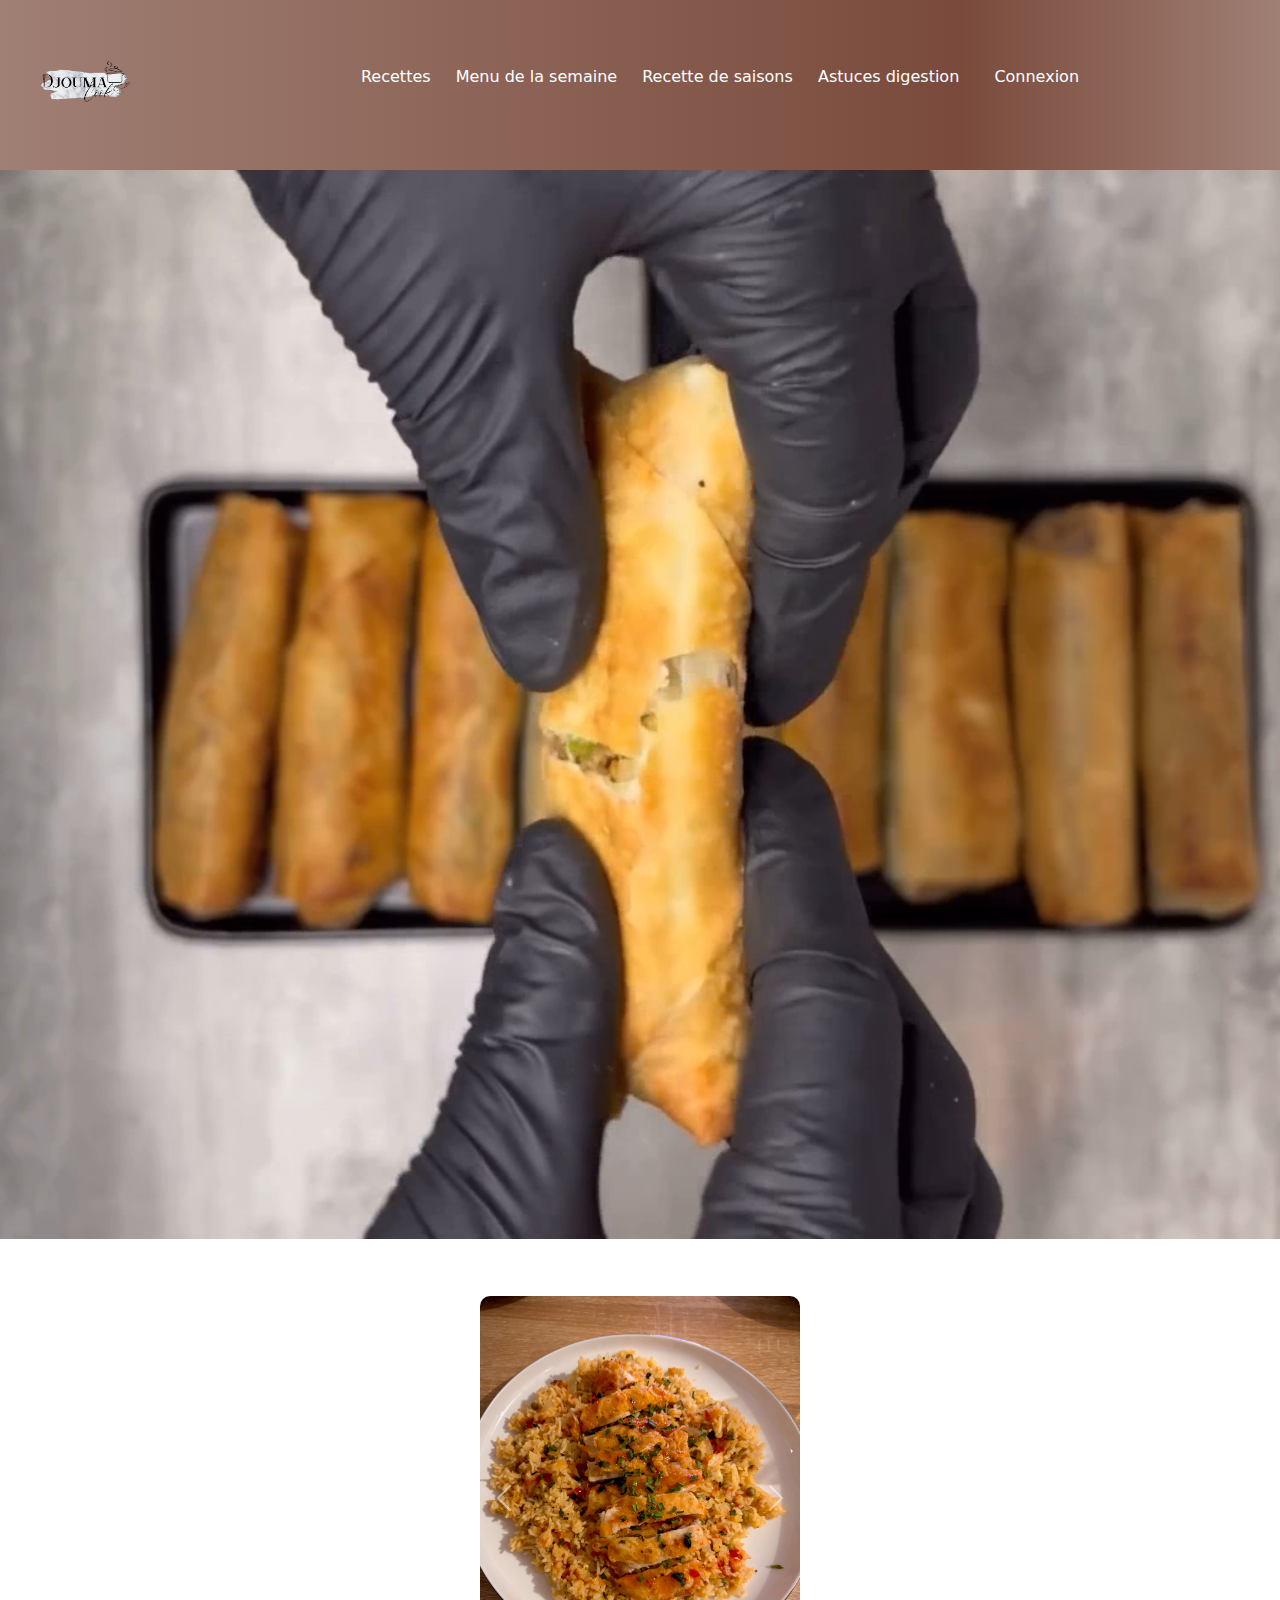
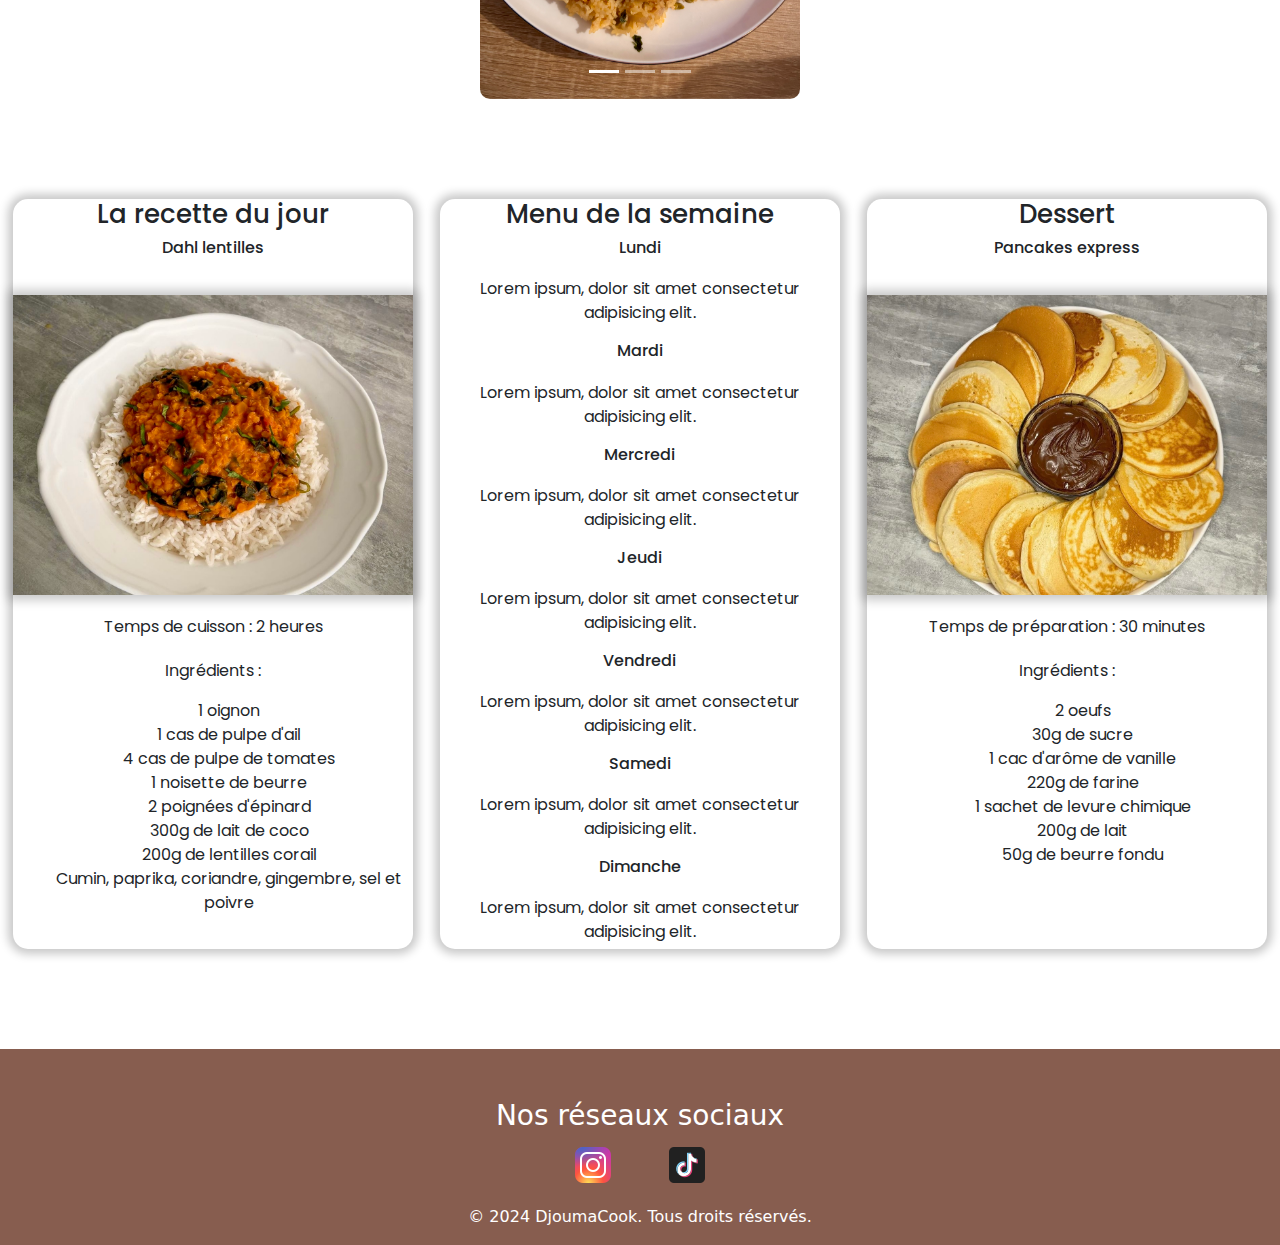
==== commit e3ec6168: "vendredi part 2" ====
--- a/index.html
+++ b/index.html
@@ -33,7 +33,7 @@
             <ul>
               <li><a href="#">Entrées</a></li>
               <li><a href="#">Plats</a></li>
-              <li><a href="#">Desserts</a></li>
+              <li><a href="view/desserts.html">Desserts</a></li>
               <li><a href="view/refresh.html">Rafraîchissements</a></li>
               <li><a href="#">Recettes sans cuissons</a></li>
             </ul>
@@ -83,7 +83,7 @@
       loop
       width="100%"
       ></video>
-      <div class="delulu">
+      <div>
         <div id="carouselExampleIndicators" class="carousel slide w-25 m-auto">
           <div class="carousel-indicators">
             <button
@@ -116,7 +116,7 @@
             </div>
             <div class="carousel-item">
               <img
-                src="assets/img/pancakes.jpg"
+                 src="assets/img/pancakes.jpg"
                 class="d-block w-100"
                 alt="..."
               />
@@ -141,8 +141,7 @@
             <span class="visually-hidden">Next</span>
           </button>
         </div>
-<!-- 
-        <h2>Mangez Bougez</h2> -->
+
       </div>
 
       <section id="centre">
@@ -203,7 +202,7 @@
         </div>
       </section>
     </main>
-    
+
     <footer>
       <div class="social">
         <h3>Nos réseaux sociaux</h3>
--- a/assets/css/index.css
+++ b/assets/css/index.css
@@ -18,6 +18,7 @@
   font-family: "Poppins", sans-serif;
   font-weight: 400;
   text-align: center;
+  border-radius: 15px;
 }
 
 .idea h1 {
@@ -124,6 +125,8 @@
 
 .carousel-inner{
   margin-top: 50px;
+  border-radius: 10px;
+
  
 }
 
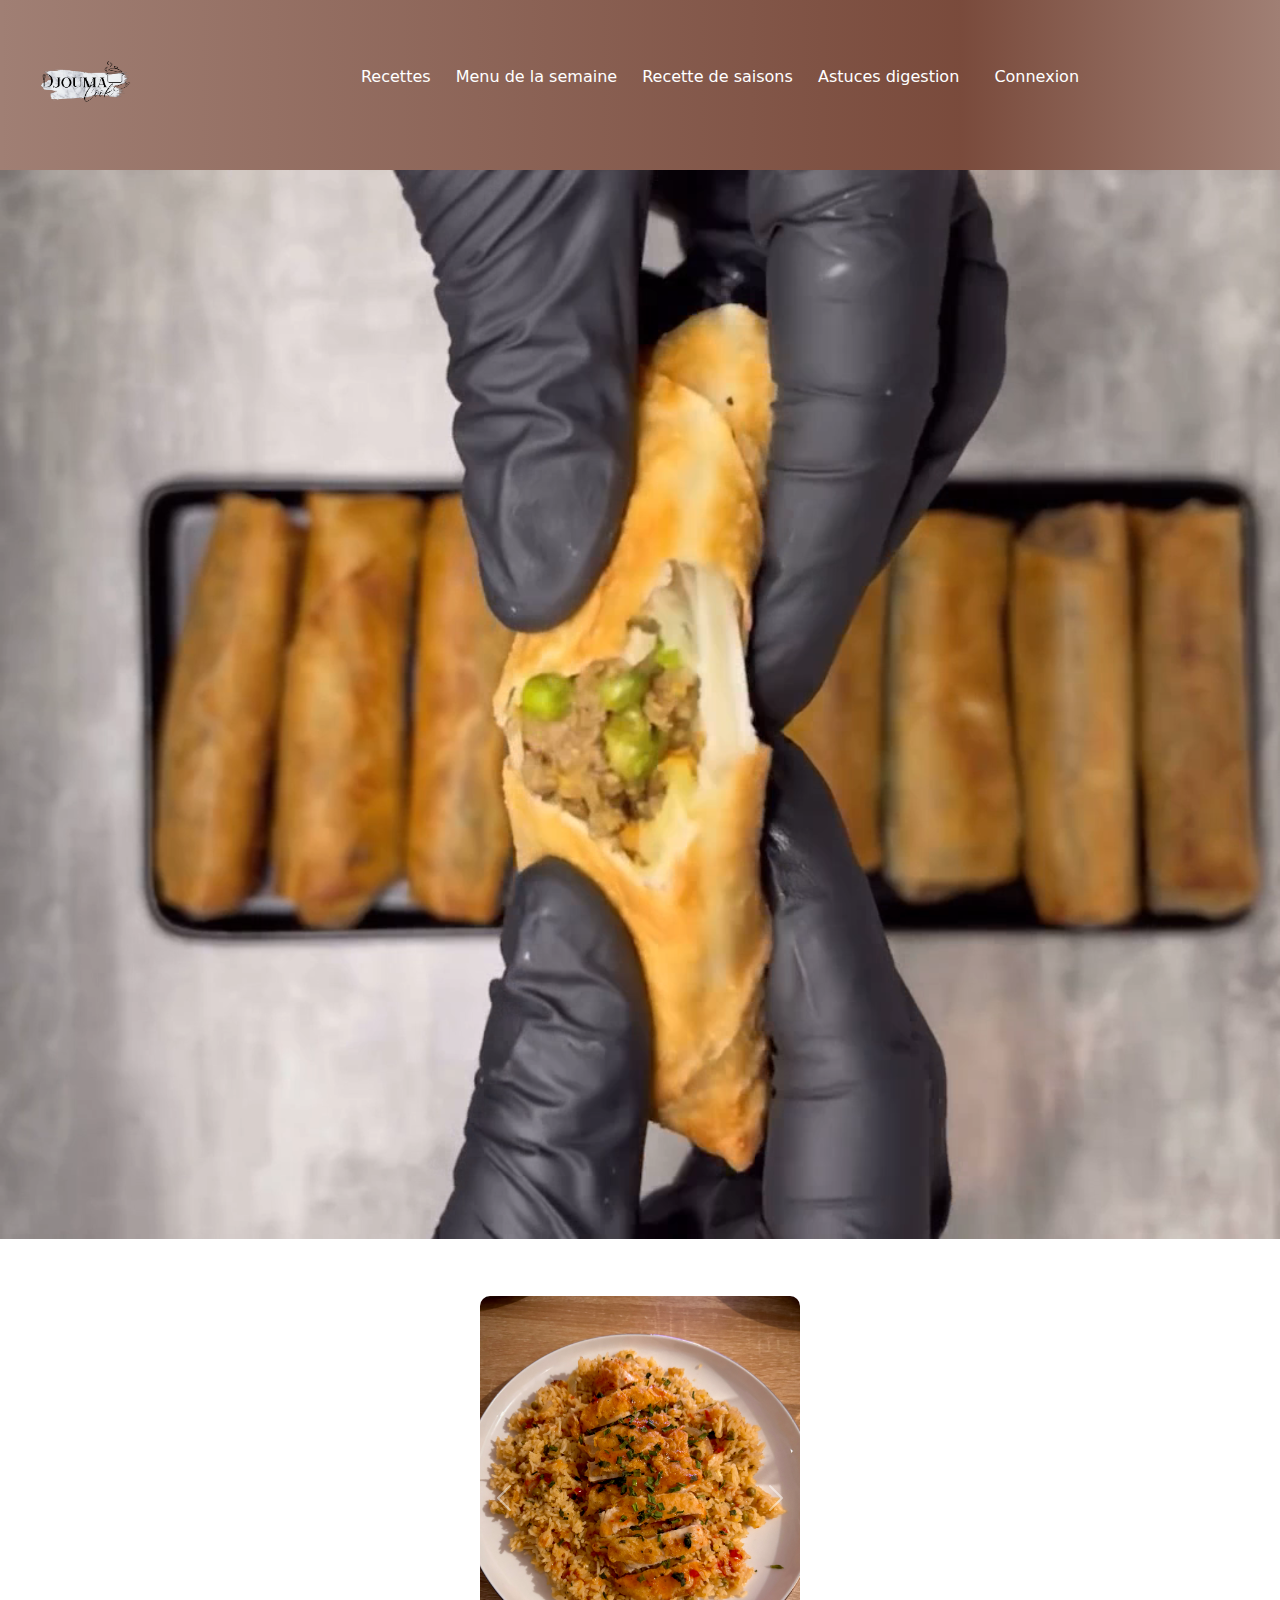
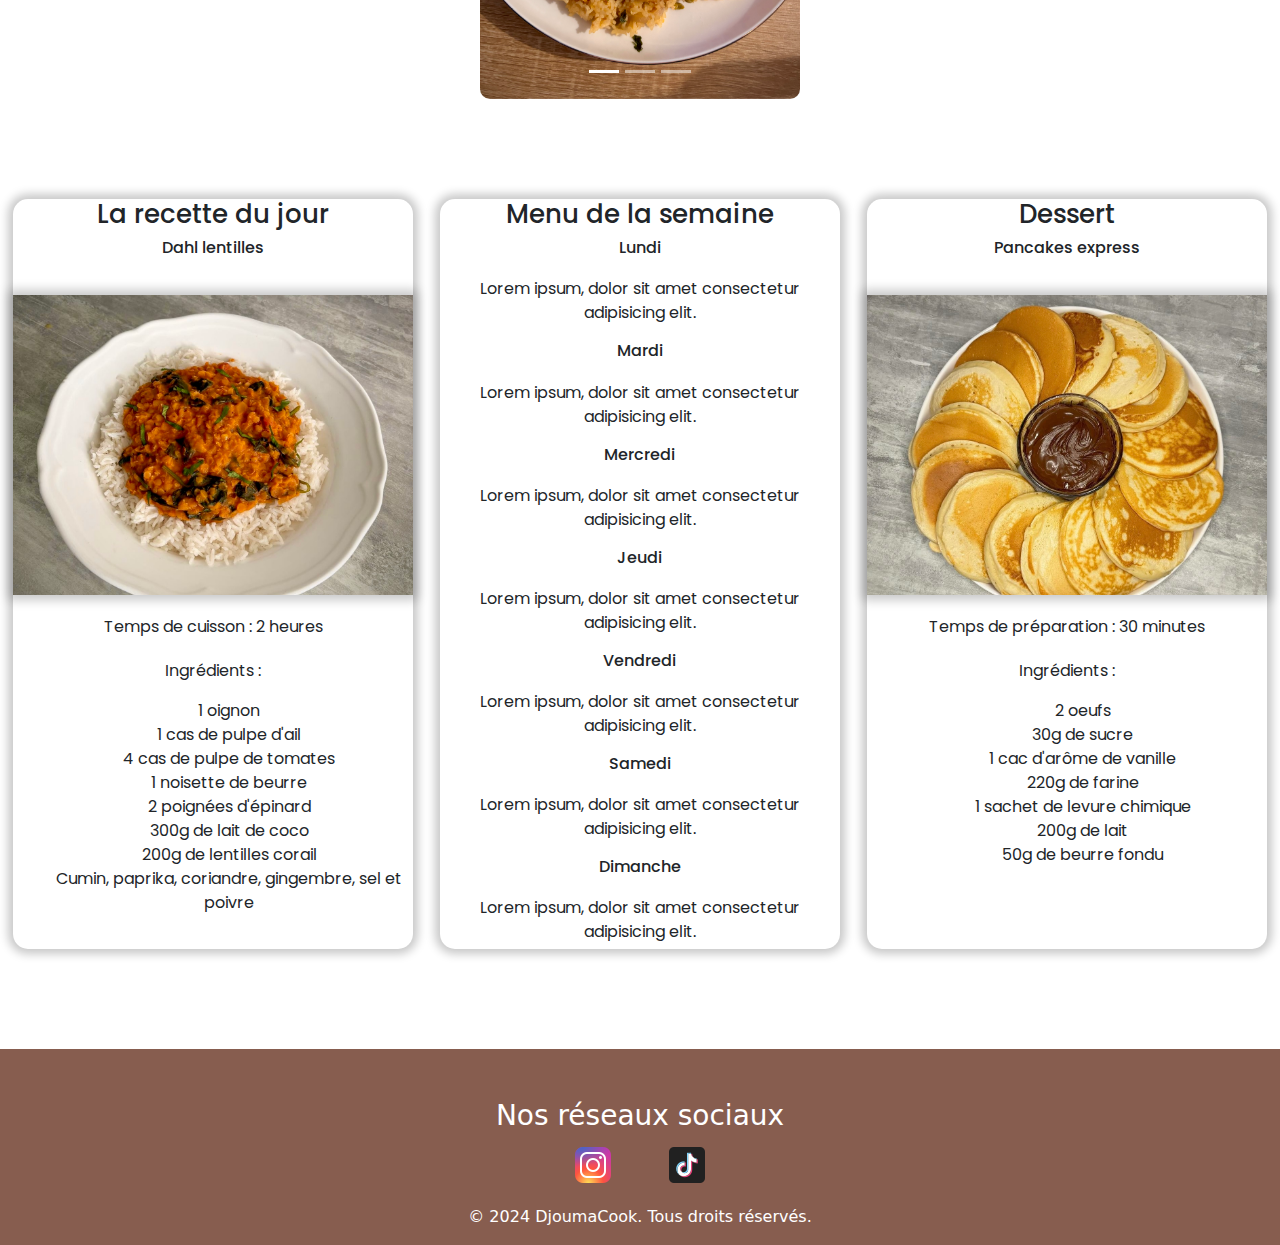
==== commit 37d08ed9: "figcaption" ====
--- a/index.html
+++ b/index.html
@@ -31,7 +31,7 @@
           <li>
             <a href="">Recettes</a>
             <ul>
-              <li><a href="#">Entrées</a></li>
+              <li><a href="view/starters.html">Entrées</a></li>
               <li><a href="#">Plats</a></li>
               <li><a href="view/desserts.html">Desserts</a></li>
               <li><a href="view/refresh.html">Rafraîchissements</a></li>
--- a/assets/css/index.css
+++ b/assets/css/index.css
@@ -54,16 +54,35 @@
     align-items: center;
   }
 
+
+  .burger:hover {
+    cursor: pointer;
+  }
+
   nav {
-    display: none;
+    width: 100vw;
+    height: 100vh;
     flex-direction: column;
+    justify-content: start;
     align-items: center;
-    width: 100%;
+    gap: 50px;
+    padding: 80px;
+    position: absolute;
+    top: -100%;
+    left: 0;
+    z-index: 2;
+    background-color: var(--secondary-text);
+    transition: 0.5s;
   }
 
   nav.active {
     display: block;
-    left: 0;
+    right: 0;
+      display: flex;
+      top: 10vh;
+      height: 100vh;
+      z-index: 100;
+      height: 100vh;
   }
   .burger {
     display: block;
@@ -133,9 +152,6 @@
 .ingr {
   list-style: none;
 }
-.delulu{
-  display: flex;
-}
 footer {
   background-color: #774738e1;
   color: #fff;
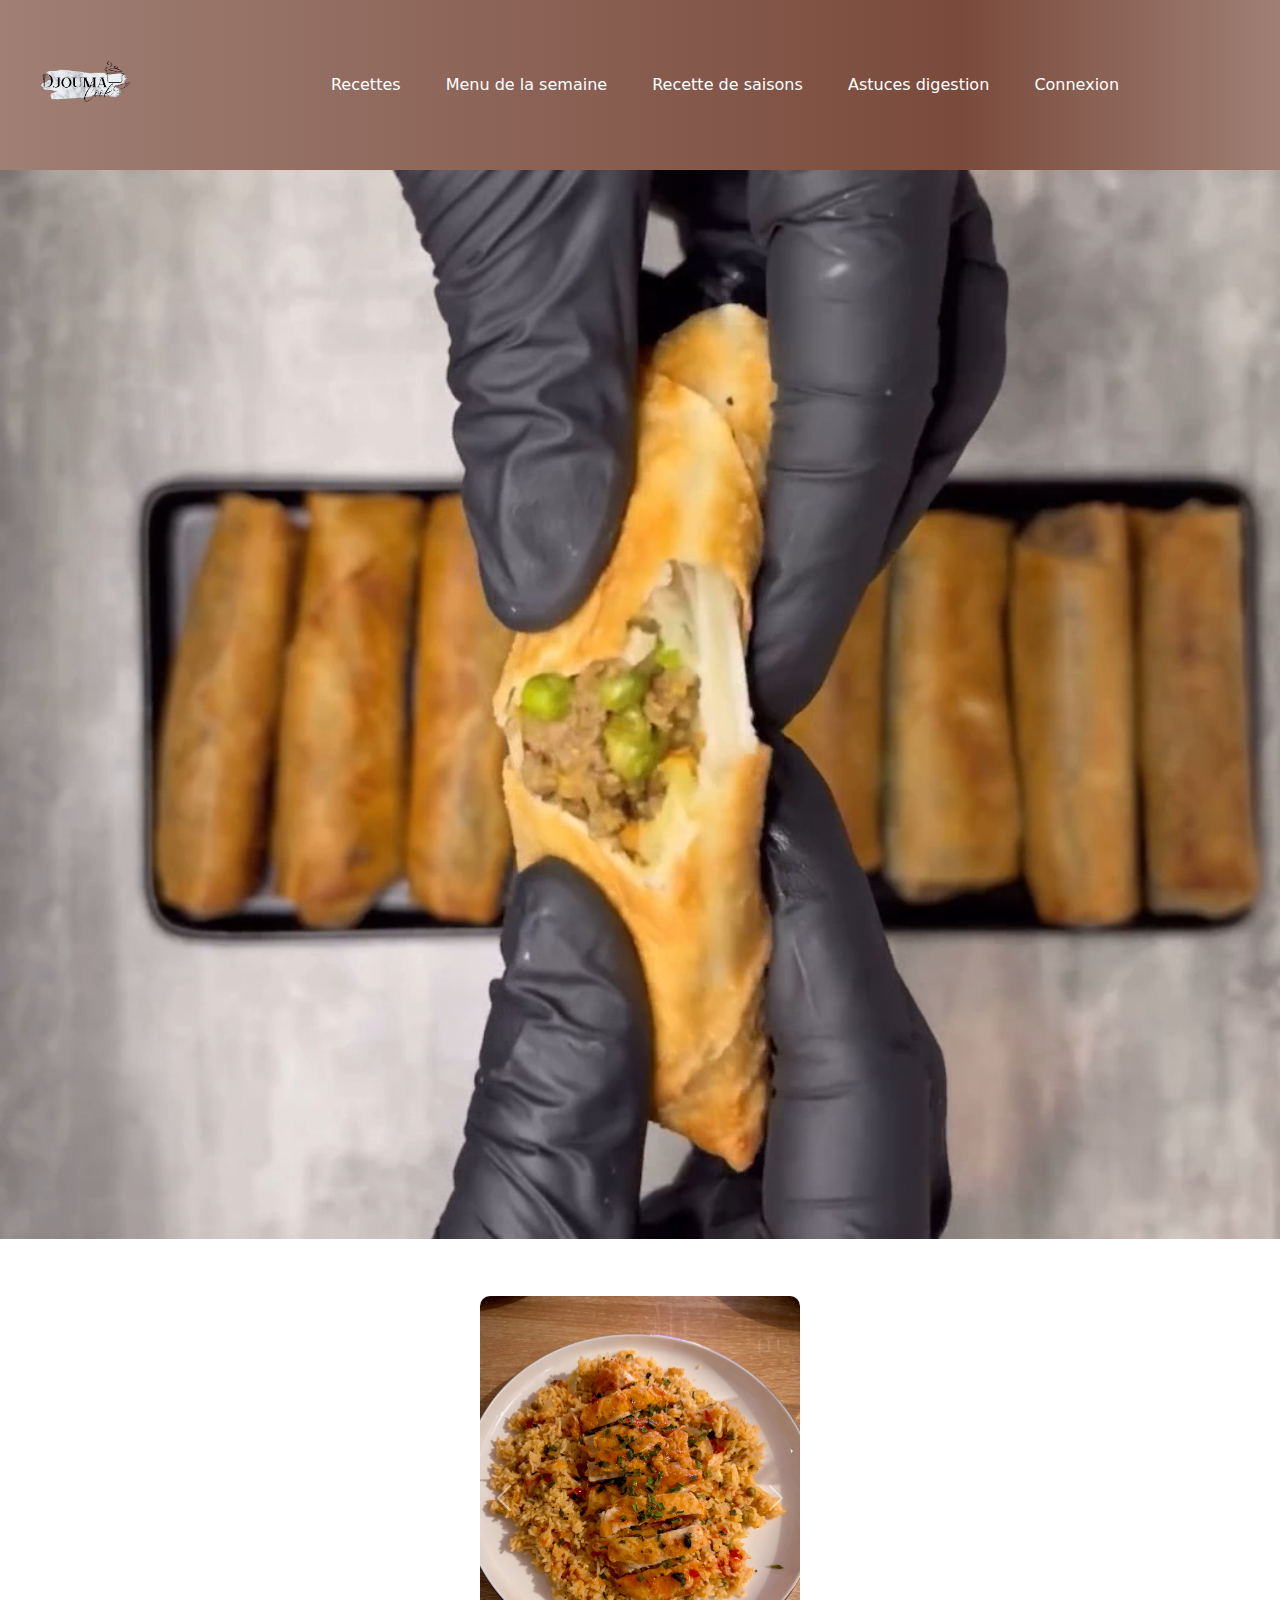
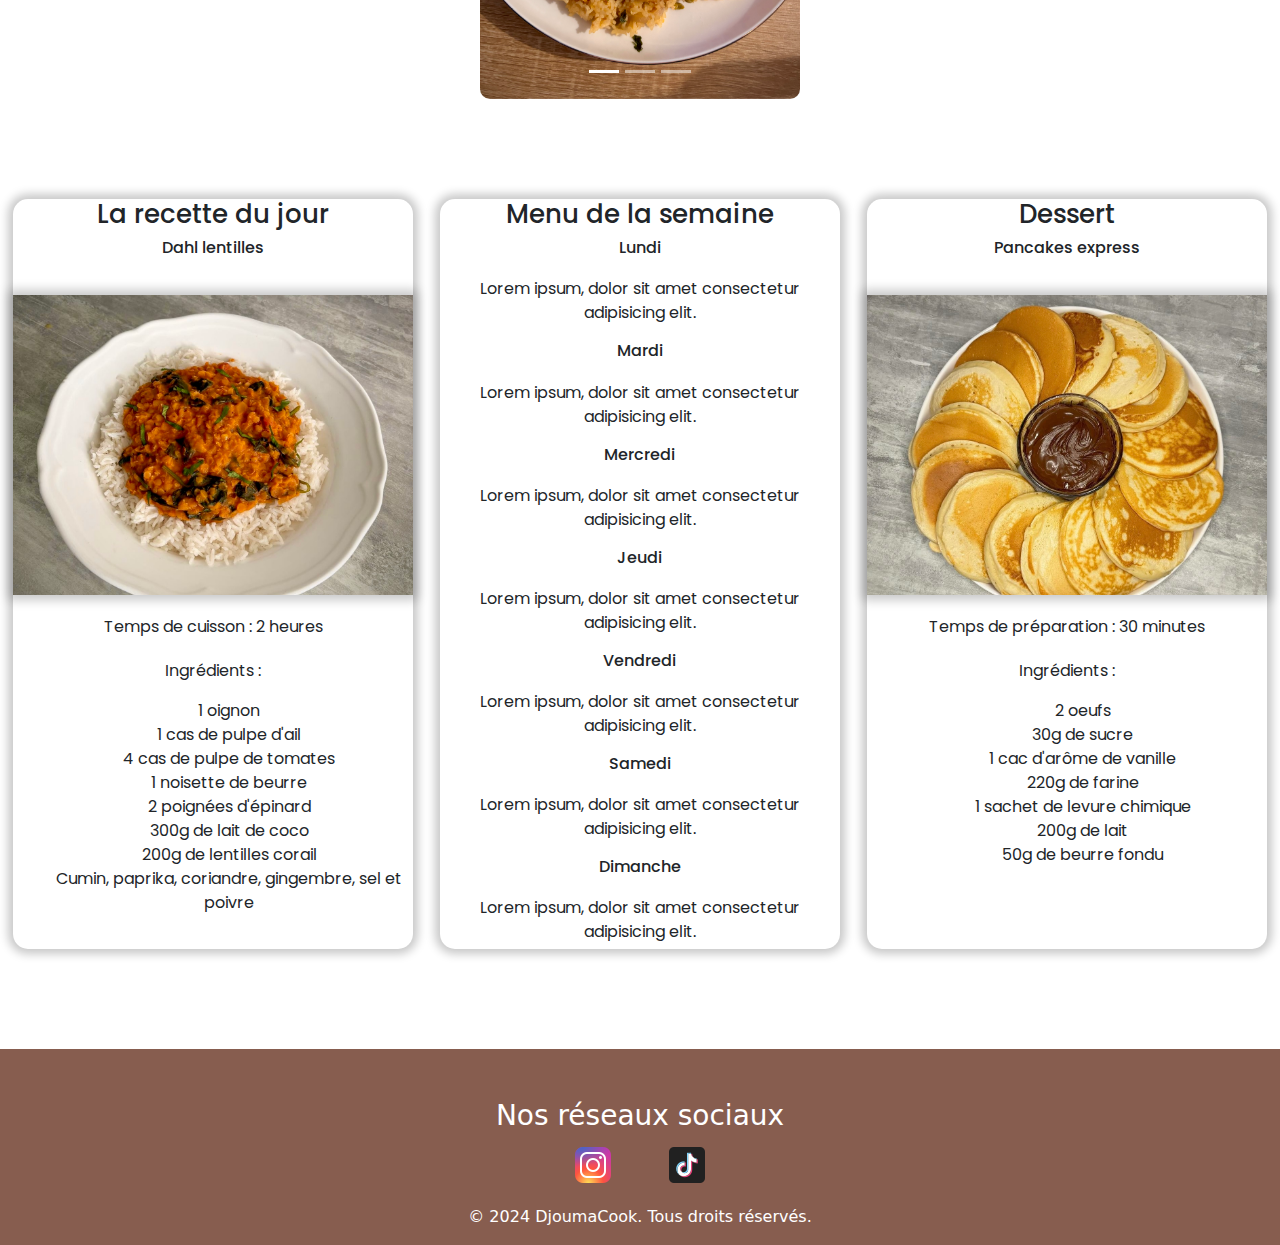
==== commit 78c95572: "new" ====
--- a/index.html
+++ b/index.html
@@ -27,47 +27,12 @@
       /></a>
 
       <nav id="nav">
-        <ul>
-          <li>
-            <a href="">Recettes</a>
-            <ul>
-              <li><a href="view/starters.html">Entrées</a></li>
-              <li><a href="#">Plats</a></li>
-              <li><a href="view/desserts.html">Desserts</a></li>
-              <li><a href="view/refresh.html">Rafraîchissements</a></li>
-              <li><a href="#">Recettes sans cuissons</a></li>
-            </ul>
-          </li>
-          <li>
+            <a href="./view/recettes.html">Recettes</a>
             <a href="">Menu de la semaine</a>
-            <ul>
-              <li><a href="#">Veggie</a></li>
-              <li><a href="#">Familiale</a></li>
-              <li><a href="#">Cuisine du monde</a></li>
-              <li><a href="#">-10E</a></li>
-              <li><a href="#">Healthy</a></li>
-            </ul>
-          </li>
-
-          <li>
             <a href="">Recette de saisons</a>
-            <ul>
-              <li><a href="#">Des fleurs et du soleil</a></li>
-              <li><a href="#">Fraîcheur d'été</a></li>
-              <li><a href="#">Citrouille et potiron</a></li>
-              <li><a href="#">Plats réconfortants</a></li>
-            </ul>
-          </li>
-          <li>
             <a href="">Astuces digestion</a>
-            <ul>
-              <li><a href="#">Aliments digestes</a></li>
-              <li><a href="#">Recettes légères</a></li>
-              <li><a href="#">Conseils santé</a></li>
-            </ul>
-          </li>
           <a href="view/login.html">Connexion</a>
-        </ul>
+        
       </nav>
       <div class="burger" id="burger">
         <img src="assets/img/burger (2).png" alt="menuburger" />
--- a/assets/css/style.css
+++ b/assets/css/style.css
@@ -50,6 +50,64 @@
   height: 130px;
 }
 
+
+.burger {
+  display: none;
+  cursor: pointer;
+}
+
+@media screen and (max-width: 870px) {
+
+  header {
+    padding: 10px;
+    display: flex;
+    justify-content: space-between;
+    align-items: center;
+  }
+
+
+  .burger:hover {
+    cursor: pointer;
+  }
+
+  nav {
+    position: fixed;
+    top: 0;
+    left: -100%; /* Déplacer le menu hors de l'écran */
+    width: 40%; /* Largeur du menu */
+    height: 70%; /* Hauteur du menu */
+    background-color: rgba(192, 171, 171, 0.877); /* Couleur de fond du menu */
+    padding: 80px 20px; /* Espacement interne du menu */
+    display: flex;
+    flex-direction: column;
+    align-items: center;
+    gap: 20px; /* Espacement entre les éléments du menu */
+    z-index: 999; /* Assurer que le menu soit au-dessus des autres éléments */
+    transition: right 0.5s; /
+  }
+
+  nav.active {
+    left: 0;
+  
+  }
+
+nav a {
+  
+  display: block; /* Afficher les liens en tant que bloc pour occuper toute la largeur */
+  text-align: center; /* Centrer le texte dans les liens */
+  padding: 15px 0; /* Espacement interne des liens */
+}
+
+  .burger {
+    display: block;
+    display: block; /* Afficher le burger sur les petits écrans */
+    position: absolute; /* Position absolue pour pouvoir placer le burger */
+    top: 20px; /* Espacement depuis le haut */
+    right: 20px; /* Espacement depuis la droite */
+    z-index: 1000; 
+  }
+
+}
 nav {
   margin: auto;
 }
@@ -63,3 +121,12 @@
   justify-content: center;
   align-items: center;
 }
+footer {
+  background-color: #774738e1;
+  color: #fff;
+  padding-top: 50px;
+  text-align: center;
+  position: relative;
+ width: 100%;
+ 
+}
--- a/assets/css/index.css
+++ b/assets/css/index.css
@@ -41,106 +41,6 @@
 .idea p{
   margin-top: 20px;
 }
-.burger {
-  display: none;
-  cursor: pointer;
-}
-
-@media screen and (max-width: 768px) {
-  header {
-    padding: 10px;
-    display: flex;
-    justify-content: space-between;
-    align-items: center;
-  }
-
-
-  .burger:hover {
-    cursor: pointer;
-  }
-
-  nav {
-    width: 100vw;
-    height: 100vh;
-    flex-direction: column;
-    justify-content: start;
-    align-items: center;
-    gap: 50px;
-    padding: 80px;
-    position: absolute;
-    top: -100%;
-    left: 0;
-    z-index: 2;
-    background-color: var(--secondary-text);
-    transition: 0.5s;
-  }
-
-  nav.active {
-    display: block;
-    right: 0;
-      display: flex;
-      top: 10vh;
-      height: 100vh;
-      z-index: 100;
-      height: 100vh;
-  }
-  .burger {
-    display: block;
-  }
-
-  #nav {
-    flex-direction: column;
-    align-items: end;
-    width: 40%;
-    left: 25;
-    background-color: #b8a9a9;
-    padding: 20px 0;
-  }
-  #nav.active {
-    display: flex;
-    align-items: flex-end;
-    margin-right: 5px;
-    margin-top: 0px;
-  }
-}
-
-#nav ul {
-  list-style-type: none;
-  padding: 0;
-}
-
-#nav ul li {
-  position: relative;
-  display: inline-block;
-}
-
-#nav ul ul {
-  display: none;
-  position: absolute;
-  background-color: #d1a68260;
-  padding: 10px;
-  border-radius: 0 0 10px 10px;
-  z-index: 2;
-}
-
-#nav ul ul li {
-  display: block;
-}
-
-#nav ul li:hover > ul {
-  display: block;
-}
-
-#nav ul li a {
-  display: block;
-  padding: 10px;
-  text-decoration: none;
-  color: rgb(255, 255, 255);
-}
-
-#nav ul li a:hover {
-  background-color: #d1a682;
-}
 
 .carousel-inner{
   margin-top: 50px;
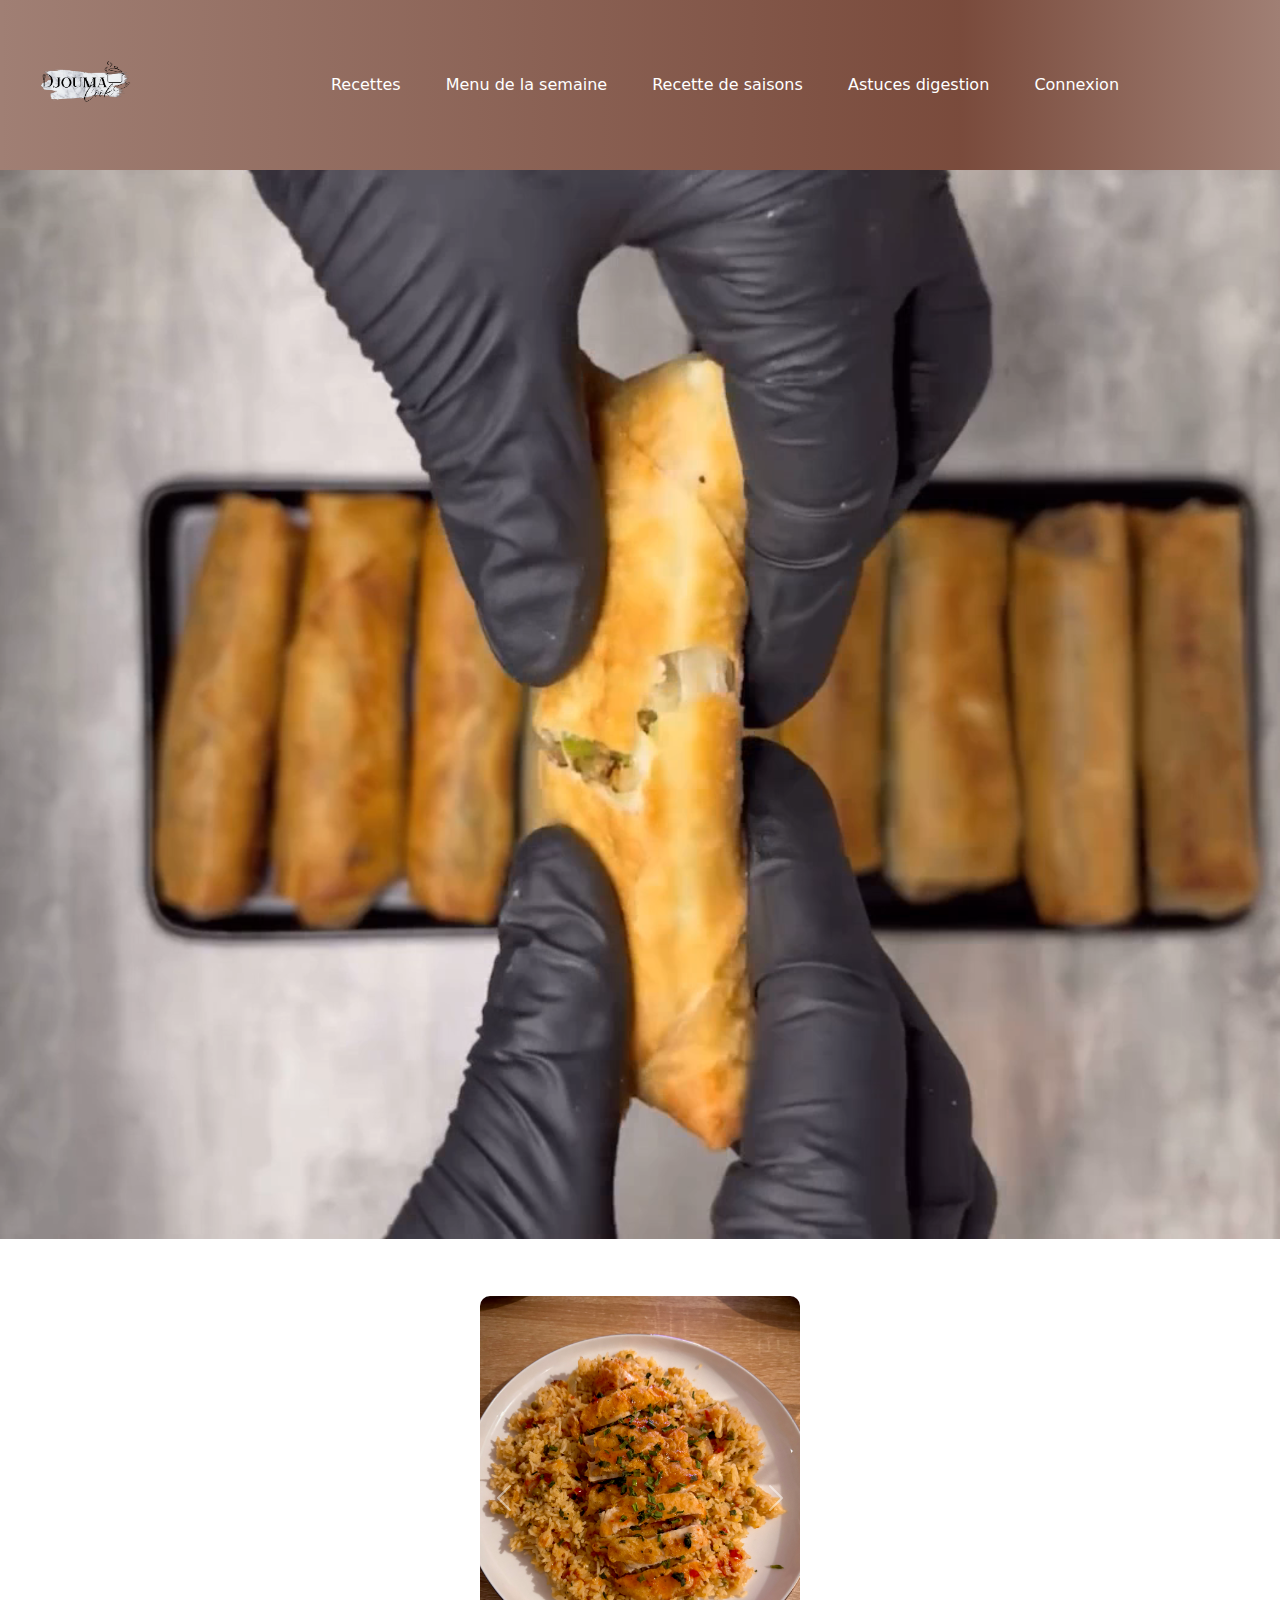
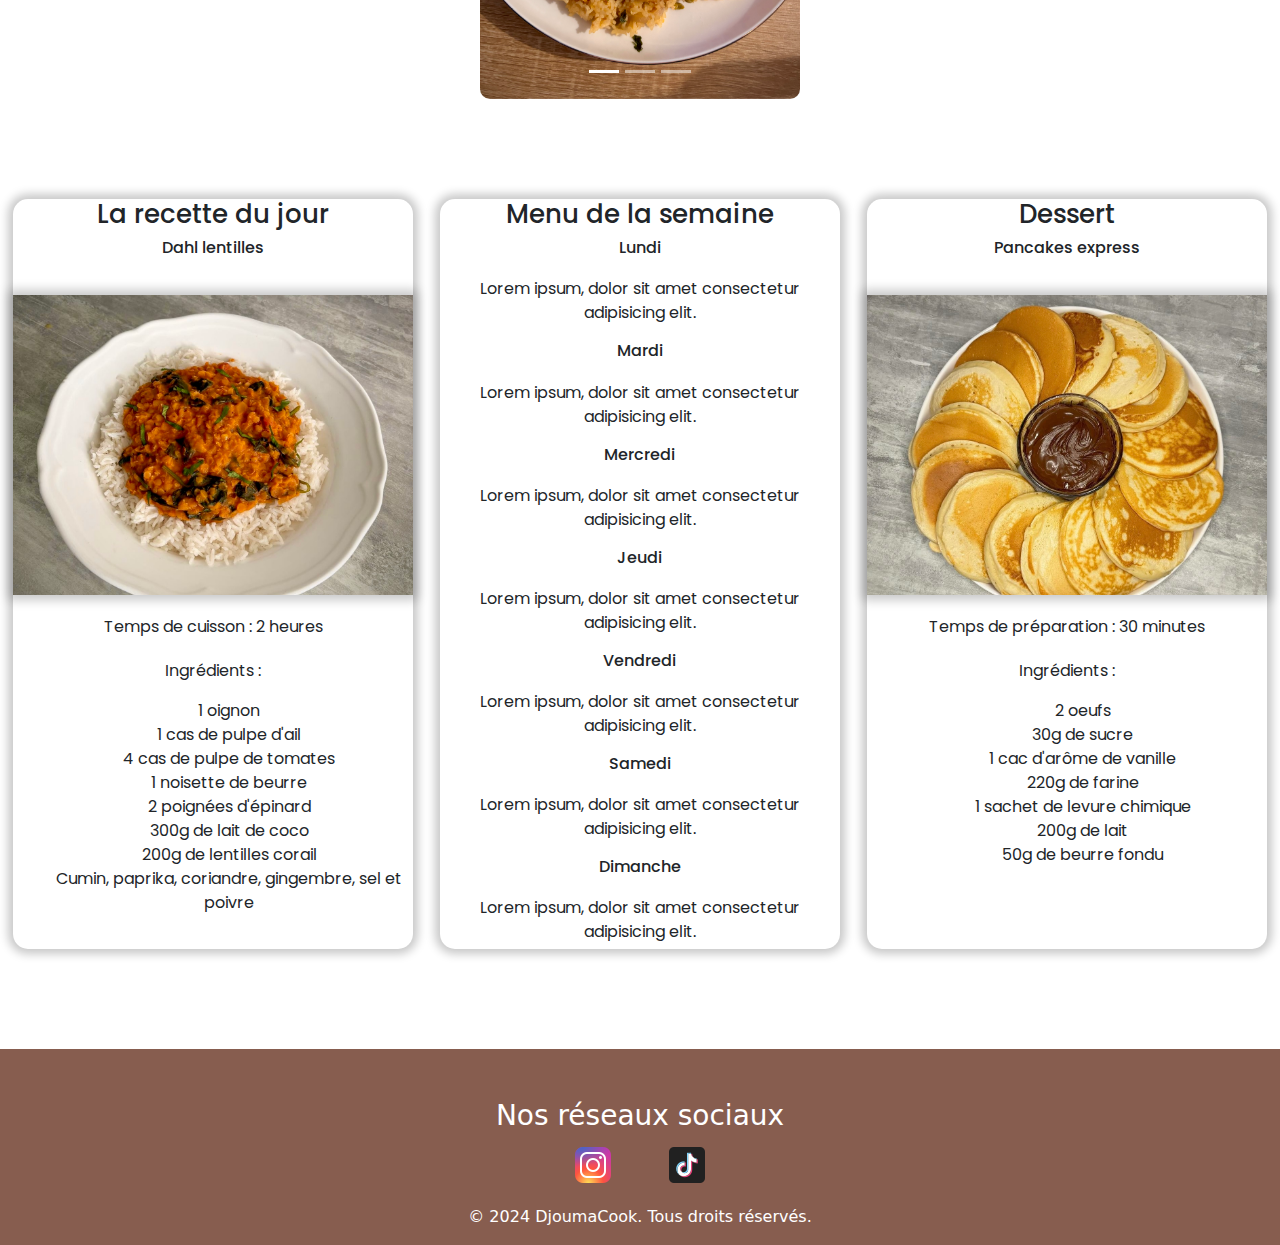
==== commit 561973f3: "last" ====
--- a/index.html
+++ b/index.html
@@ -25,28 +25,26 @@
       <a href="index.html"
         ><img class="logo" src="assets/img/logo.png" alt="logo"
       /></a>
-
       <nav id="nav">
-            <a href="./view/recettes.html">Recettes</a>
-            <a href="">Menu de la semaine</a>
-            <a href="">Recette de saisons</a>
-            <a href="">Astuces digestion</a>
-          <a href="view/login.html">Connexion</a>
-        
+        <a href="./view/recettes.html">Recettes</a>
+        <a href="">Menu de la semaine</a>
+        <a href="">Recette de saisons</a>
+        <a href="./view/digestion.html">Astuces digestion</a>
+        <a href="view/login.html">Connexion</a>
       </nav>
       <div class="burger" id="burger">
         <img src="assets/img/burger (2).png" alt="menuburger" />
       </div>
     </header>
-    
+
     <main>
       <video
-      class="video"
-      src="assets/videos/videoaccueil.mp4"
-      autoplay
-      muted
-      loop
-      width="100%"
+        class="video"
+        src="assets/videos/videoaccueil.mp4"
+        autoplay
+        muted
+        loop
+        width="100%"
       ></video>
       <div>
         <div id="carouselExampleIndicators" class="carousel slide w-25 m-auto">
@@ -81,7 +79,7 @@
             </div>
             <div class="carousel-item">
               <img
-                 src="assets/img/pancakes.jpg"
+                src="assets/img/pancakes.jpg"
                 class="d-block w-100"
                 alt="..."
               />
@@ -106,7 +104,6 @@
             <span class="visually-hidden">Next</span>
           </button>
         </div>
-
       </div>
 
       <section id="centre">
